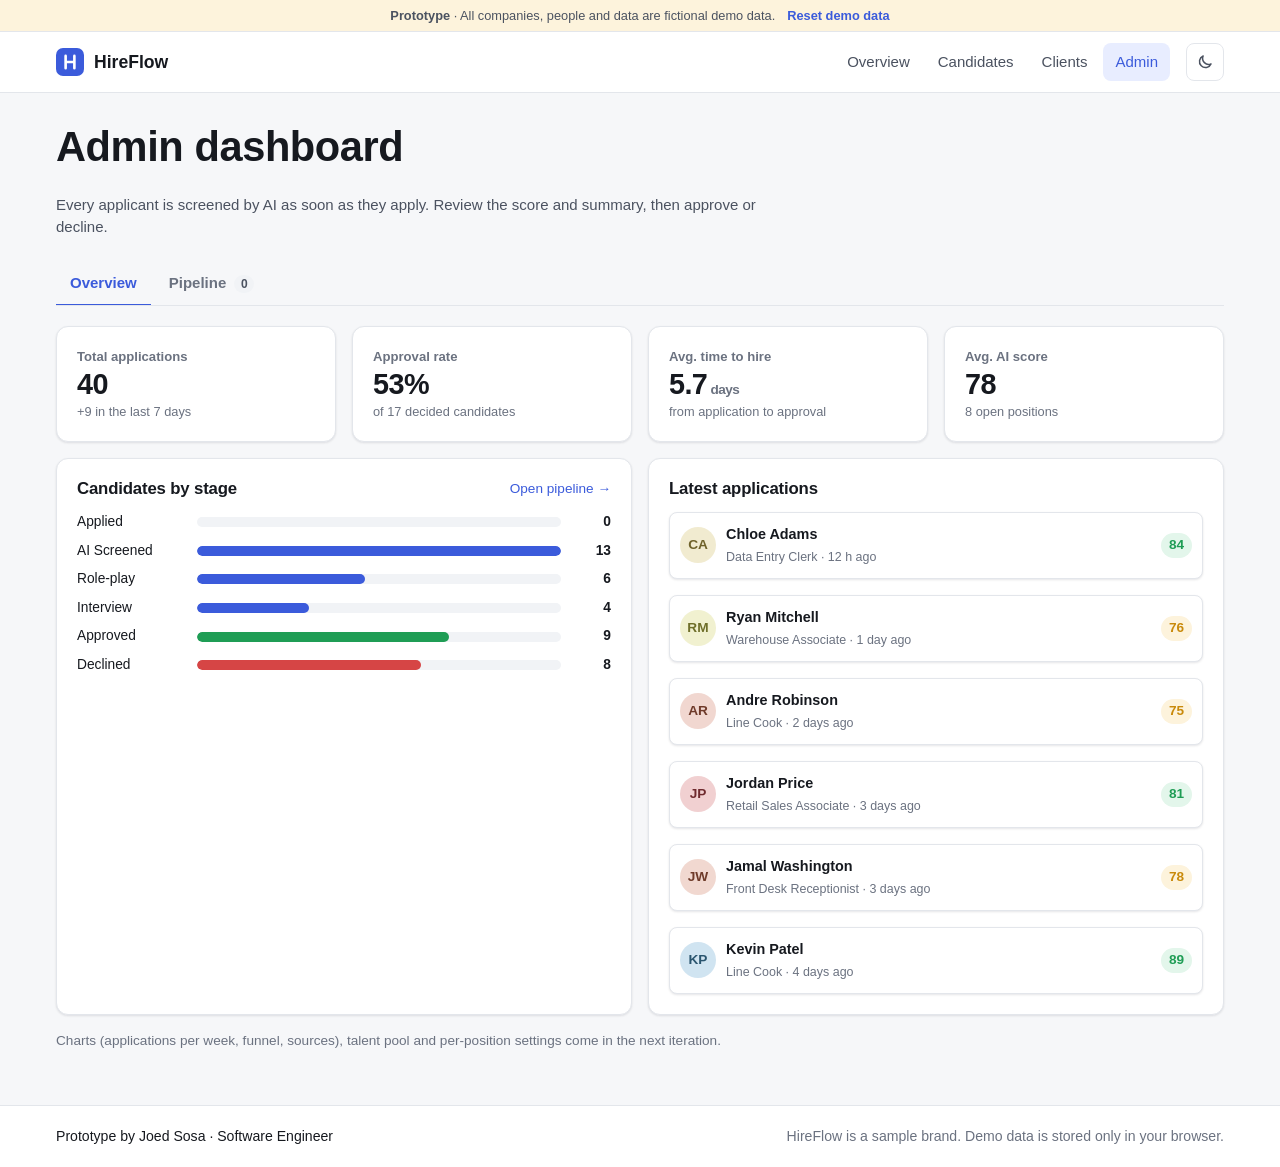
==== admin.html @ f8fbb742 "HireFlow hiring platform prototype (phase 1: landing + demo flow) Static site for GitHub Pages: land" ====
<!doctype html>
<html lang="en">
<head>
  <meta charset="utf-8">
  <meta name="viewport" content="width=device-width, initial-scale=1">
  <title>Admin dashboard</title>
  <link rel="icon" href="assets/img/favicon.svg" type="image/svg+xml">
  <link rel="stylesheet" href="assets/css/styles.css">
  <script>
    try { var t = localStorage.getItem('hireflow-theme') || (matchMedia('(prefers-color-scheme: dark)').matches ? 'dark' : 'light'); document.documentElement.setAttribute('data-theme', t); } catch (e) {}
  </script>
</head>
<body data-page="admin" data-title="Admin dashboard">
  <main class="container">
    <div class="page-head">
      <h1>Admin dashboard</h1>
      <p>Every applicant is screened by AI as soon as they apply. Review the score and summary, then approve or decline.</p>
    </div>

    <div class="tabs" role="tablist">
      <button class="tab" role="tab" data-view="overview" aria-selected="true">Overview</button>
      <button class="tab" role="tab" data-view="pipeline" aria-selected="false">Pipeline <span class="count" id="new-count">0</span></button>
    </div>

    <section id="view-overview"></section>

    <section id="view-pipeline" class="hidden">
      <div class="filters filters-2">
        <input type="search" id="k-search" placeholder="Search candidates" aria-label="Search candidates">
        <select id="k-position" aria-label="Position"><option value="">All positions</option></select>
      </div>
      <div class="kanban" id="kanban"></div>
      <p class="small muted">Tip: drag cards between columns on desktop, or open a candidate to move them.</p>
    </section>
  </main>

  <script src="assets/js/config.js"></script>
  <script src="assets/js/data.js"></script>
  <script src="assets/js/ai.js"></script>
  <script src="assets/js/store.js"></script>
  <script src="assets/js/common.js"></script>
  <script src="assets/js/admin.js"></script>
</body>
</html>
---- assets/css/styles.css ----
/* ==========================================================================
   Design tokens
   ========================================================================== */
:root {
  --bg: #f6f7f9;
  --surface: #ffffff;
  --surface-2: #f1f3f6;
  --border: #e3e6eb;
  --text: #16191f;
  --text-2: #4b5260;
  --muted: #6b7280;
  --accent: #3b5bdb;
  --accent-2: #2f4ac0;
  --accent-soft: #e8edff;
  --good: #1f9d55;
  --good-soft: #e3f6eb;
  --ok: #c98a0b;
  --ok-soft: #fdf3dc;
  --low: #d64545;
  --low-soft: #fde8e8;
  --info-soft: #e6f2fb;
  --info: #1f6fb2;
  --shadow: 0 1px 2px rgba(16, 24, 40, .05), 0 1px 3px rgba(16, 24, 40, .06);
  --shadow-lg: 0 12px 32px rgba(16, 24, 40, .14);
  --radius: 12px;
  --radius-sm: 8px;
  --font: -apple-system, BlinkMacSystemFont, "Segoe UI", Inter, Roboto, "Helvetica Neue", Arial, sans-serif;
  color-scheme: light;
}

[data-theme="dark"] {
  --bg: #0f1216;
  --surface: #171b21;
  --surface-2: #1e232b;
  --border: #2a313b;
  --text: #e8ebf0;
  --text-2: #b4bcc8;
  --muted: #8a93a1;
  --accent: #6f8cff;
  --accent-2: #8aa1ff;
  --accent-soft: #1f2a4d;
  --good: #45c47d;
  --good-soft: #15301f;
  --ok: #e3a82b;
  --ok-soft: #352a12;
  --low: #f06b6b;
  --low-soft: #3a1b1b;
  --info-soft: #14283a;
  --info: #6cb4f0;
  --shadow: 0 1px 2px rgba(0, 0, 0, .3);
  --shadow-lg: 0 12px 32px rgba(0, 0, 0, .5);
  color-scheme: dark;
}

/* ==========================================================================
   Base
   ========================================================================== */
*, *::before, *::after { box-sizing: border-box; }
html { -webkit-text-size-adjust: 100%; }
body {
  margin: 0;
  font-family: var(--font);
  font-size: 15px;
  line-height: 1.5;
  color: var(--text);
  background: var(--bg);
  min-height: 100vh;
  display: flex;
  flex-direction: column;
}
body.no-scroll { overflow: hidden; }
main { flex: 1; }
h1, h2, h3, h4 { line-height: 1.25; margin: 0 0 .5em; letter-spacing: -.01em; }
h1 { font-size: clamp(1.7rem, 4vw, 2.6rem); }
h2 { font-size: 1.35rem; }
h3 { font-size: 1.05rem; }
p { margin: 0 0 1em; }
a { color: var(--accent); text-decoration: none; }
a:hover { text-decoration: underline; }
img, svg { max-width: 100%; }
.muted { color: var(--muted); }
.small { font-size: .85rem; }
.container { width: 100%; max-width: 1200px; margin: 0 auto; padding: 0 16px; }
.section { padding: 32px 0; }
.stack > * + * { margin-top: 16px; }
.row { display: flex; gap: 12px; align-items: center; flex-wrap: wrap; }
.row.between { justify-content: space-between; }
.grow { flex: 1; }
.hidden { display: none !important; }
.sr-only { position: absolute; width: 1px; height: 1px; overflow: hidden; clip: rect(0 0 0 0); white-space: nowrap; }

/* ==========================================================================
   Layout chrome
   ========================================================================== */
.demo-banner {
  display: flex; gap: 12px; justify-content: center; align-items: center; flex-wrap: wrap;
  padding: 6px 16px; font-size: .8rem; text-align: center;
  background: var(--ok-soft); color: var(--text-2); border-bottom: 1px solid var(--border);
}
.site-header {
  position: sticky; top: 0; z-index: 30;
  background: color-mix(in srgb, var(--surface) 92%, transparent);
  backdrop-filter: saturate(1.4) blur(8px);
  border-bottom: 1px solid var(--border);
}
.header-inner { display: flex; align-items: center; gap: 16px; min-height: 60px; }
.brand { display: inline-flex; align-items: center; gap: 10px; font-weight: 700; font-size: 1.1rem; color: var(--text); }
.brand:hover { text-decoration: none; }
.main-nav { display: flex; gap: 4px; margin-left: auto; overflow-x: auto; scrollbar-width: none; }
.main-nav a { padding: 8px 12px; border-radius: var(--radius-sm); color: var(--text-2); font-weight: 500; white-space: nowrap; }
.main-nav a:hover { background: var(--surface-2); text-decoration: none; }
.main-nav a[aria-current="page"] { color: var(--accent); background: var(--accent-soft); }
.site-footer { border-top: 1px solid var(--border); background: var(--surface); margin-top: 40px; }
.footer-inner { display: flex; gap: 8px 24px; justify-content: space-between; flex-wrap: wrap; padding: 20px 16px; font-size: .88rem; }

@media (max-width: 640px) {
  .header-inner { flex-wrap: wrap; gap: 0 8px; padding-top: 8px; }
  .main-nav { order: 3; width: 100%; margin: 4px -4px 6px; }
  .brand { margin-right: auto; }
}

/* ==========================================================================
   Components
   ========================================================================== */
.btn {
  display: inline-flex; align-items: center; justify-content: center; gap: 8px;
  padding: 9px 16px; border-radius: var(--radius-sm); border: 1px solid var(--border);
  background: var(--surface); color: var(--text); font: inherit; font-weight: 600; font-size: .92rem;
  cursor: pointer; transition: background .15s, border-color .15s, transform .05s; white-space: nowrap;
}
.btn:hover { background: var(--surface-2); text-decoration: none; }
.btn:active { transform: translateY(1px); }
.btn:disabled { opacity: .55; cursor: not-allowed; }
.btn-primary { background: var(--accent); border-color: var(--accent); color: #fff; }
.btn-primary:hover { background: var(--accent-2); border-color: var(--accent-2); }
.btn-good { background: var(--good); border-color: var(--good); color: #fff; }
.btn-good:hover { filter: brightness(1.08); background: var(--good); }
.btn-danger { color: var(--low); }
.btn-danger:hover { background: var(--low-soft); }
.btn-ghost { background: transparent; border-color: transparent; }
.btn-sm { padding: 6px 10px; font-size: .84rem; }
.btn-lg { padding: 12px 22px; font-size: 1rem; }
.icon-btn {
  display: inline-grid; place-items: center; width: 38px; height: 38px; border-radius: var(--radius-sm);
  border: 1px solid var(--border); background: var(--surface); color: var(--text-2); cursor: pointer; font: inherit;
}
.icon-btn:hover { background: var(--surface-2); }
.link-btn { background: none; border: 0; padding: 0; color: var(--accent); font: inherit; font-weight: 600; cursor: pointer; }
.link-btn:hover { text-decoration: underline; }

.card { background: var(--surface); border: 1px solid var(--border); border-radius: var(--radius); box-shadow: var(--shadow); padding: 20px; }
.card-title { display: flex; align-items: center; justify-content: space-between; gap: 12px; margin-bottom: 12px; }
.card-title h3 { margin: 0; }
.grid { display: grid; gap: 16px; }
.grid-2 { grid-template-columns: repeat(auto-fit, minmax(300px, 1fr)); }
.grid-3 { grid-template-columns: repeat(auto-fit, minmax(260px, 1fr)); }
.grid-4 { grid-template-columns: repeat(auto-fit, minmax(180px, 1fr)); }

.badge {
  display: inline-flex; align-items: center; gap: 4px; padding: 2px 9px; border-radius: 999px;
  font-size: .76rem; font-weight: 600; background: var(--surface-2); color: var(--text-2); white-space: nowrap;
}
.badge.stage-applied { background: var(--info-soft); color: var(--info); }
.badge.stage-screened { background: var(--accent-soft); color: var(--accent); }
.badge.stage-roleplay, .badge.stage-interview { background: var(--ok-soft); color: var(--ok); }
.badge.stage-approved, .badge.tone-good { background: var(--good-soft); color: var(--good); }
.badge.stage-declined, .badge.tone-low { background: var(--low-soft); color: var(--low); }
.badge.tone-ok { background: var(--ok-soft); color: var(--ok); }
.badge.new { background: var(--accent); color: #fff; }
.chips { display: flex; flex-wrap: wrap; gap: 6px; }
.chip { padding: 3px 10px; border-radius: 999px; border: 1px solid var(--border); font-size: .8rem; color: var(--text-2); background: var(--surface); }
.chip.ok { border-color: color-mix(in srgb, var(--good) 40%, var(--border)); color: var(--good); }
.chip.miss { border-style: dashed; color: var(--muted); }

.avatar {
  --size: 36px;
  display: inline-grid; place-items: center; flex: none; width: var(--size); height: var(--size); border-radius: 50%;
  background: hsl(var(--h) 55% 88%); color: hsl(var(--h) 45% 30%); font-weight: 700; font-size: calc(var(--size) * .38);
}
[data-theme="dark"] .avatar { background: hsl(var(--h) 30% 26%); color: hsl(var(--h) 60% 82%); }

.tabs { display: flex; gap: 4px; border-bottom: 1px solid var(--border); margin-bottom: 20px; overflow-x: auto; scrollbar-width: none; }
.tab {
  padding: 10px 14px; border: 0; background: none; font: inherit; font-weight: 600; color: var(--muted);
  border-bottom: 2px solid transparent; margin-bottom: -1px; cursor: pointer; white-space: nowrap;
}
.tab:hover { color: var(--text); }
.tab[aria-selected="true"] { color: var(--accent); border-bottom-color: var(--accent); }
.count { display: inline-block; min-width: 20px; padding: 0 6px; margin-left: 4px; border-radius: 999px; background: var(--surface-2); font-size: .75rem; color: var(--text-2); text-align: center; }

.page-head { padding: 28px 0 8px; }
.page-head p { color: var(--text-2); max-width: 720px; }
.empty { text-align: center; padding: 40px 16px; color: var(--muted); border: 1px dashed var(--border); border-radius: var(--radius); }

/* Forms */
.form { display: grid; gap: 16px; }
.form-grid { display: grid; gap: 16px; grid-template-columns: repeat(auto-fit, minmax(220px, 1fr)); }
.field { display: grid; gap: 6px; }
.field > label, .field > .label { font-weight: 600; font-size: .88rem; }
.field .hint { font-size: .8rem; color: var(--muted); }
input[type="text"], input[type="email"], input[type="tel"], input[type="number"], input[type="search"], select, textarea {
  width: 100%; padding: 10px 12px; border-radius: var(--radius-sm); border: 1px solid var(--border);
  background: var(--surface); color: var(--text); font: inherit; font-size: 16px; /* 16px avoids iOS zoom */
}
textarea { resize: vertical; min-height: 96px; }
input:focus, select:focus, textarea:focus, .btn:focus-visible, .tab:focus-visible, .icon-btn:focus-visible {
  outline: 2px solid var(--accent); outline-offset: 1px;
}
.check-group { display: flex; flex-wrap: wrap; gap: 8px; }
.check { display: inline-flex; align-items: center; gap: 8px; padding: 7px 12px; border: 1px solid var(--border); border-radius: 999px; cursor: pointer; font-size: .88rem; background: var(--surface); }
.check:has(input:checked) { border-color: var(--accent); background: var(--accent-soft); color: var(--accent); }
.check input { accent-color: var(--accent); margin: 0; }
.file-drop {
  display: flex; align-items: center; gap: 12px; flex-wrap: wrap; padding: 14px; border: 1px dashed var(--border);
  border-radius: var(--radius-sm); background: var(--surface-2);
}
.form-actions { display: flex; gap: 12px; justify-content: flex-end; flex-wrap: wrap; }

/* Filters bar */
.filters { display: grid; gap: 10px; grid-template-columns: 2fr repeat(3, 1fr); margin-bottom: 16px; }
@media (max-width: 760px) { .filters { grid-template-columns: 1fr 1fr; } .filters > :first-child { grid-column: 1 / -1; } }

.filters.filters-2 { grid-template-columns: 1fr 1fr; }
@media (max-width: 560px) { .filters.filters-2 { grid-template-columns: 1fr; } }

/* Position card */
.position-card { display: flex; flex-direction: column; gap: 10px; }
.position-card h3 { margin: 0; }
.meta { display: flex; flex-wrap: wrap; gap: 4px 14px; font-size: .85rem; color: var(--text-2); }
.position-card .actions { margin-top: auto; display: flex; gap: 8px; justify-content: space-between; align-items: center; }
.is-highlight { animation: highlight 2.4s ease; }
@keyframes highlight { 0%, 30% { box-shadow: 0 0 0 3px var(--accent); } 100% { box-shadow: var(--shadow); } }

/* Score visuals */
.score-ring {
  --size: 56px; --p: 0; --c: var(--accent);
  width: var(--size); height: var(--size); flex: none; border-radius: 50%; display: inline-grid; place-items: center;
  background: conic-gradient(var(--c) calc(var(--p) * 1%), var(--surface-2) 0);
}
.score-ring > span {
  width: calc(var(--size) - 10px); height: calc(var(--size) - 10px); border-radius: 50%; background: var(--surface);
  display: grid; place-items: center; font-weight: 700; font-size: calc(var(--size) * .3);
}
.score-ring.tone-good { --c: var(--good); }
.score-ring.tone-ok { --c: var(--ok); }
.score-ring.tone-low { --c: var(--low); }
.score-bar + .score-bar { margin-top: 10px; }
.score-bar-head { display: flex; justify-content: space-between; font-size: .86rem; margin-bottom: 4px; }
.bar-track { height: 8px; background: var(--surface-2); border-radius: 999px; overflow: hidden; }
.bar-fill { height: 100%; border-radius: 999px; background: var(--accent); transition: width .6s ease; }
.bar-fill.tone-good { background: var(--good); }
.bar-fill.tone-ok { background: var(--ok); }
.bar-fill.tone-low { background: var(--low); }
.ai-summary { margin: 0; padding-left: 18px; color: var(--text-2); }
.ai-summary li + li { margin-top: 4px; }
.ai-label { display: inline-flex; align-items: center; gap: 6px; font-size: .75rem; font-weight: 700; letter-spacing: .04em; text-transform: uppercase; color: var(--accent); }

/* Stage tracker */
.tracker { list-style: none; margin: 0 0 4px; padding: 0; display: grid; grid-auto-flow: column; grid-auto-columns: 1fr; }
.tracker li { position: relative; display: grid; justify-items: center; text-align: center; gap: 4px; padding: 0 4px; }
.tracker li::before {
  content: ""; position: absolute; top: 9px; left: -50%; width: 100%; height: 3px; background: var(--border); z-index: 0;
}
.tracker li:first-child::before { display: none; }
.tracker .dot { width: 20px; height: 20px; border-radius: 50%; border: 3px solid var(--border); background: var(--surface); z-index: 1; }
.tracker .t-label { font-size: .8rem; font-weight: 600; color: var(--muted); }
.tracker .t-date { font-size: .72rem; color: var(--muted); min-height: 1em; }
.tracker li.is-done::before, .tracker li.is-current::before, .tracker li.is-declined::before { background: var(--accent); }
.tracker li.is-done .dot { background: var(--accent); border-color: var(--accent); }
.tracker li.is-done .t-label { color: var(--text); }
.tracker li.is-current .dot { border-color: var(--accent); box-shadow: 0 0 0 4px var(--accent-soft); }
.tracker li.is-current .t-label { color: var(--accent); }
.tracker li.is-final .dot { background: var(--good); border-color: var(--good); box-shadow: 0 0 0 4px var(--good-soft); }
.tracker li.is-final .t-label { color: var(--good); }
.tracker li.is-final::before { background: var(--good); }
.tracker li.is-skipped::before, .tracker li.is-skipped + li::before { background: color-mix(in srgb, var(--accent) 35%, var(--border)); }
.tracker li.is-skipped .dot { border-style: dashed; border-color: color-mix(in srgb, var(--accent) 45%, var(--border)); }
.tracker li.is-final::before { background: var(--good); }
.tracker li.is-declined .dot { background: var(--low); border-color: var(--low); }
.tracker li.is-declined .t-label { color: var(--low); }
@media (max-width: 560px) {
  .tracker { grid-auto-flow: row; gap: 14px; }
  .tracker li { grid-template-columns: 20px 1fr auto; justify-items: start; text-align: left; gap: 10px; align-items: center; }
  .tracker li::before { top: -14px; left: 8px; width: 3px; height: 16px; }
}

/* Kanban */
.kanban { display: grid; grid-auto-flow: column; grid-auto-columns: minmax(250px, 1fr); gap: 12px; overflow-x: auto; padding-bottom: 8px; }
.kanban-col { background: var(--surface-2); border-radius: var(--radius); padding: 10px; min-height: 200px; display: flex; flex-direction: column; gap: 8px; }
.kanban-col.drag-over { outline: 2px dashed var(--accent); outline-offset: -2px; }
.kanban-head { display: flex; justify-content: space-between; align-items: center; padding: 2px 4px 6px; font-weight: 700; font-size: .88rem; }
.kanban-list { display: flex; flex-direction: column; gap: 8px; max-height: 70vh; overflow-y: auto; }
.k-card {
  display: grid; grid-template-columns: auto 1fr auto; gap: 10px; align-items: center; text-align: left; width: 100%;
  padding: 10px; border-radius: var(--radius-sm); background: var(--surface); border: 1px solid var(--border);
  font: inherit; color: inherit; cursor: pointer; box-shadow: var(--shadow);
}
.k-card:hover { border-color: var(--accent); }
.k-card .name { font-weight: 600; font-size: .9rem; line-height: 1.3; }
.k-card .sub { font-size: .78rem; color: var(--muted); line-height: 1.3; }
.k-card.is-new { border-color: var(--accent); box-shadow: 0 0 0 3px var(--accent-soft); }
.mini-score { font-weight: 700; font-size: .85rem; padding: 2px 8px; border-radius: 999px; }
.mini-score.tone-good { background: var(--good-soft); color: var(--good); }
.mini-score.tone-ok { background: var(--ok-soft); color: var(--ok); }
.mini-score.tone-low { background: var(--low-soft); color: var(--low); }

/* AI processing */
.spinner { width: 16px; height: 16px; border-radius: 50%; border: 2px solid var(--accent-soft); border-top-color: var(--accent); animation: spin .8s linear infinite; flex: none; }
@keyframes spin { to { transform: rotate(360deg); } }
.ai-steps { list-style: none; padding: 0; margin: 0; display: grid; gap: 10px; }
.ai-steps li { display: flex; align-items: center; gap: 10px; color: var(--muted); }
.ai-steps li.done { color: var(--text); }
.ai-steps li.active { color: var(--accent); font-weight: 600; }
.ai-steps .check-icon { width: 16px; height: 16px; border-radius: 50%; background: var(--good); color: #fff; display: grid; place-items: center; font-size: 10px; flex: none; }
.ai-steps .pending-icon { width: 16px; height: 16px; border-radius: 50%; border: 2px solid var(--border); flex: none; }
.analyzing { display: inline-flex; align-items: center; gap: 6px; font-size: .78rem; color: var(--accent); font-weight: 600; }
.progress { height: 6px; border-radius: 999px; background: var(--surface-2); overflow: hidden; }
.progress > div { height: 100%; background: var(--accent); transition: width .3s linear; }

/* KPIs */
.kpi .label { font-size: .82rem; color: var(--muted); font-weight: 600; }
.kpi .value { font-size: 1.8rem; font-weight: 700; letter-spacing: -.02em; line-height: 1.2; }
.kpi .delta { font-size: .8rem; color: var(--muted); }
.stage-list { display: grid; gap: 8px; }
.stage-row { display: grid; grid-template-columns: 110px 1fr 40px; gap: 10px; align-items: center; font-size: .86rem; }
.stage-row .bar-track { height: 10px; }

/* Drawer */
.drawer-wrap { position: fixed; inset: 0; z-index: 50; }
.drawer-backdrop { position: absolute; inset: 0; background: rgba(10, 12, 16, .45); opacity: 0; transition: opacity .2s; }
.drawer {
  position: absolute; top: 0; right: 0; height: 100%; width: min(640px, 100%); background: var(--bg);
  box-shadow: var(--shadow-lg); transform: translateX(100%); transition: transform .25s ease; overflow-y: auto;
}
.drawer-wrap.open .drawer { transform: none; }
.drawer-wrap.open .drawer-backdrop { opacity: 1; }
.drawer-close { position: sticky; top: 12px; float: right; margin: 12px 12px 0 0; z-index: 2; }
.drawer-body { padding: 20px; display: grid; gap: 16px; }
.detail-head { display: flex; gap: 14px; align-items: center; padding-right: 40px; }
.detail-head h2 { margin: 0; }
.decision-bar { position: sticky; bottom: 0; display: flex; gap: 10px; flex-wrap: wrap; padding: 12px 0 4px; background: linear-gradient(transparent, var(--bg) 30%); }
.decision-bar .btn { flex: 1; }
.kv { display: grid; grid-template-columns: 130px 1fr; gap: 6px 12px; font-size: .9rem; margin: 0; }
.kv dt { color: var(--muted); }
.kv dd { margin: 0; }
.transcript { font-size: .92rem; color: var(--text-2); background: var(--surface-2); border-radius: var(--radius-sm); padding: 12px 14px; margin: 0; font-style: italic; }

/* Toasts */
.toast-host { position: fixed; bottom: 20px; left: 50%; transform: translateX(-50%); z-index: 60; display: grid; gap: 8px; width: min(420px, calc(100% - 32px)); }
.toast { padding: 12px 16px; border-radius: var(--radius-sm); background: var(--text); color: var(--bg); box-shadow: var(--shadow-lg); font-weight: 500; transition: opacity .4s, transform .4s; }
.toast-good { background: var(--good); color: #fff; }
.toast.out { opacity: 0; transform: translateY(8px); }

/* Voice recorder */
.recorder { display: flex; align-items: center; gap: 12px; flex-wrap: wrap; }
.rec-dot { width: 10px; height: 10px; border-radius: 50%; background: var(--low); animation: pulse 1s ease-in-out infinite; }
@keyframes pulse { 50% { opacity: .3; } }
.rec-time { font-variant-numeric: tabular-nums; font-weight: 600; }
audio { max-width: 100%; height: 36px; }

/* ==========================================================================
   Landing
   ========================================================================== */
.hero { padding: 56px 0 40px; }
.hero-grid { display: grid; gap: 32px; grid-template-columns: 1.1fr .9fr; align-items: center; }
@media (max-width: 860px) { .hero-grid { grid-template-columns: 1fr; } }
.eyebrow { display: inline-block; font-size: .8rem; font-weight: 700; letter-spacing: .06em; text-transform: uppercase; color: var(--accent); margin-bottom: 12px; }
.lead { font-size: 1.12rem; color: var(--text-2); max-width: 560px; }
.hero-actions { display: flex; gap: 12px; flex-wrap: wrap; margin-top: 24px; }
.hero-preview { display: grid; gap: 12px; }
.hero-preview .card { padding: 14px 16px; }
.preview-row { display: flex; align-items: center; gap: 12px; }
.stats { display: grid; grid-template-columns: repeat(3, 1fr); gap: 12px; margin-top: 28px; max-width: 520px; }
.stat strong { display: block; font-size: 1.5rem; }
.stat span { font-size: .82rem; color: var(--muted); }
.steps { counter-reset: step; display: grid; gap: 16px; grid-template-columns: repeat(auto-fit, minmax(220px, 1fr)); }
.step { position: relative; padding-top: 44px; }
.step::before {
  counter-increment: step; content: counter(step); position: absolute; top: 16px; left: 20px;
  width: 28px; height: 28px; border-radius: 50%; background: var(--accent-soft); color: var(--accent); font-weight: 700; display: grid; place-items: center; font-size: .9rem;
}
.step h3 { margin-top: 8px; }
.portal-card { display: flex; flex-direction: column; gap: 8px; }
.portal-card ul { margin: 0 0 12px; padding-left: 18px; color: var(--text-2); }
.portal-card .btn { margin-top: auto; align-self: flex-start; }
.icon-tile { width: 40px; height: 40px; border-radius: 10px; display: grid; place-items: center; background: var(--accent-soft); color: var(--accent); }
.demo-script { counter-reset: d; list-style: none; padding: 0; margin: 0; display: grid; gap: 10px; }
.demo-script li { counter-increment: d; display: grid; grid-template-columns: 32px 1fr auto; gap: 12px; align-items: center; padding: 12px 14px; background: var(--surface); border: 1px solid var(--border); border-radius: var(--radius-sm); }
.demo-script li::before { content: counter(d); width: 28px; height: 28px; border-radius: 50%; background: var(--accent); color: #fff; font-weight: 700; display: grid; place-items: center; font-size: .85rem; }
@media (max-width: 560px) { .demo-script li { grid-template-columns: 32px 1fr; } .demo-script li .btn { grid-column: 2; justify-self: start; } }
.section-head { max-width: 680px; margin-bottom: 20px; }
.section-head p { color: var(--text-2); }

@media (prefers-reduced-motion: reduce) {
  *, *::before, *::after { animation-duration: .01ms !important; transition-duration: .01ms !important; }
}
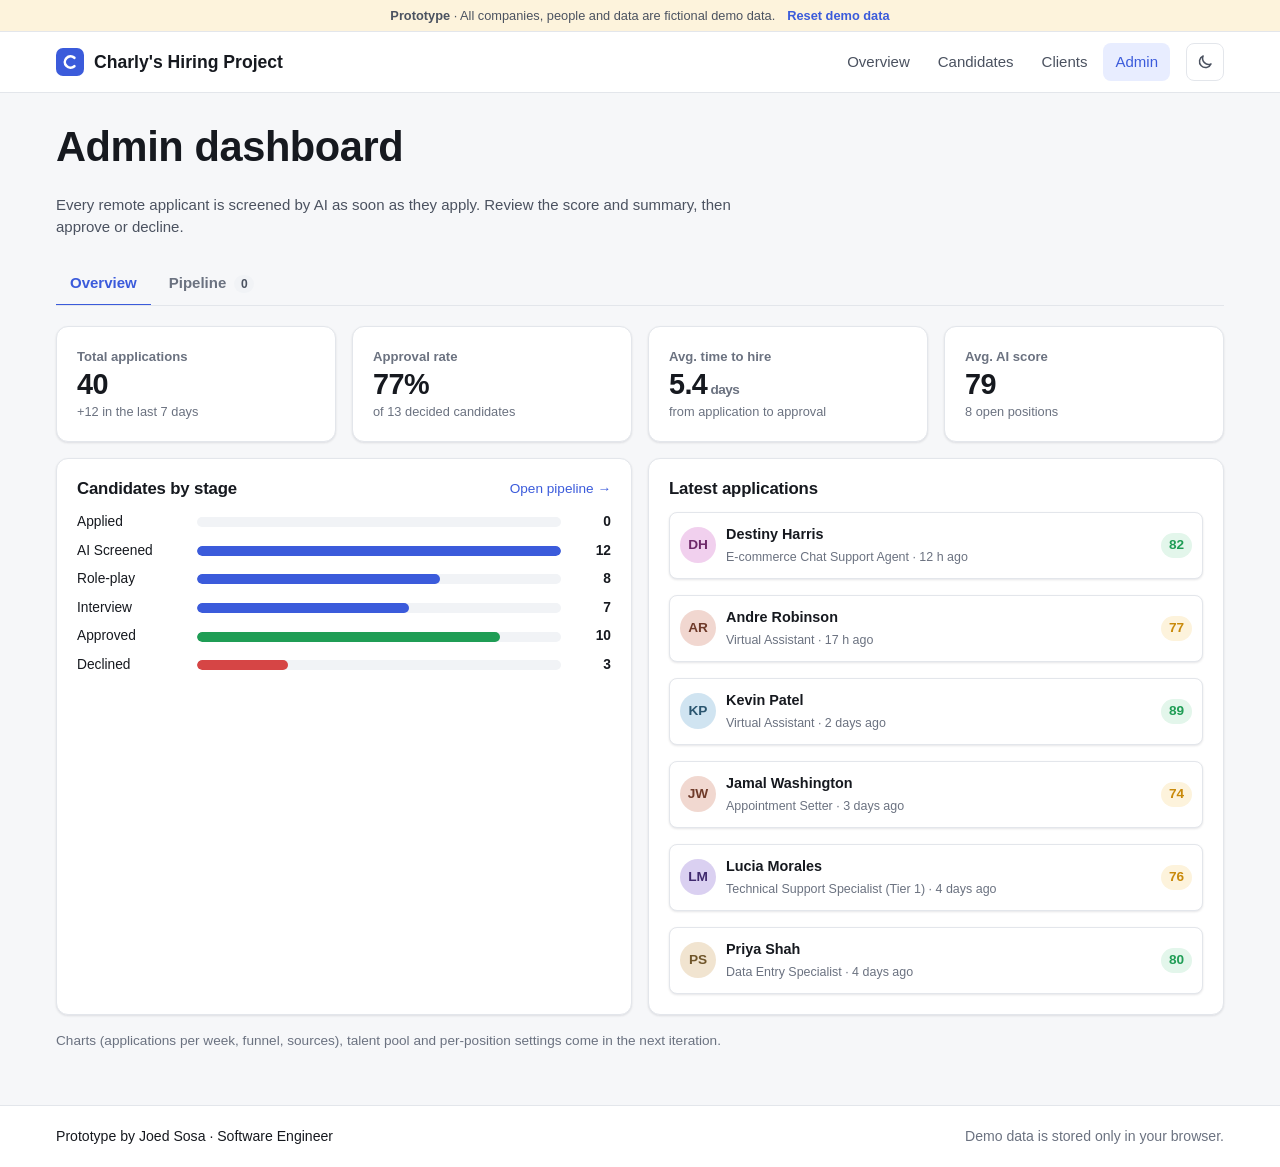
==== commit 9fb88ede: "Focus on remote roles and rename to Charly's Hiring Project - All 8 mock positions are now remote (s" ====
--- a/admin.html
+++ b/admin.html
@@ -14,7 +14,7 @@
   <main class="container">
     <div class="page-head">
       <h1>Admin dashboard</h1>
-      <p>Every applicant is screened by AI as soon as they apply. Review the score and summary, then approve or decline.</p>
+      <p>Every remote applicant is screened by AI as soon as they apply. Review the score and summary, then approve or decline.</p>
     </div>
 
     <div class="tabs" role="tablist">
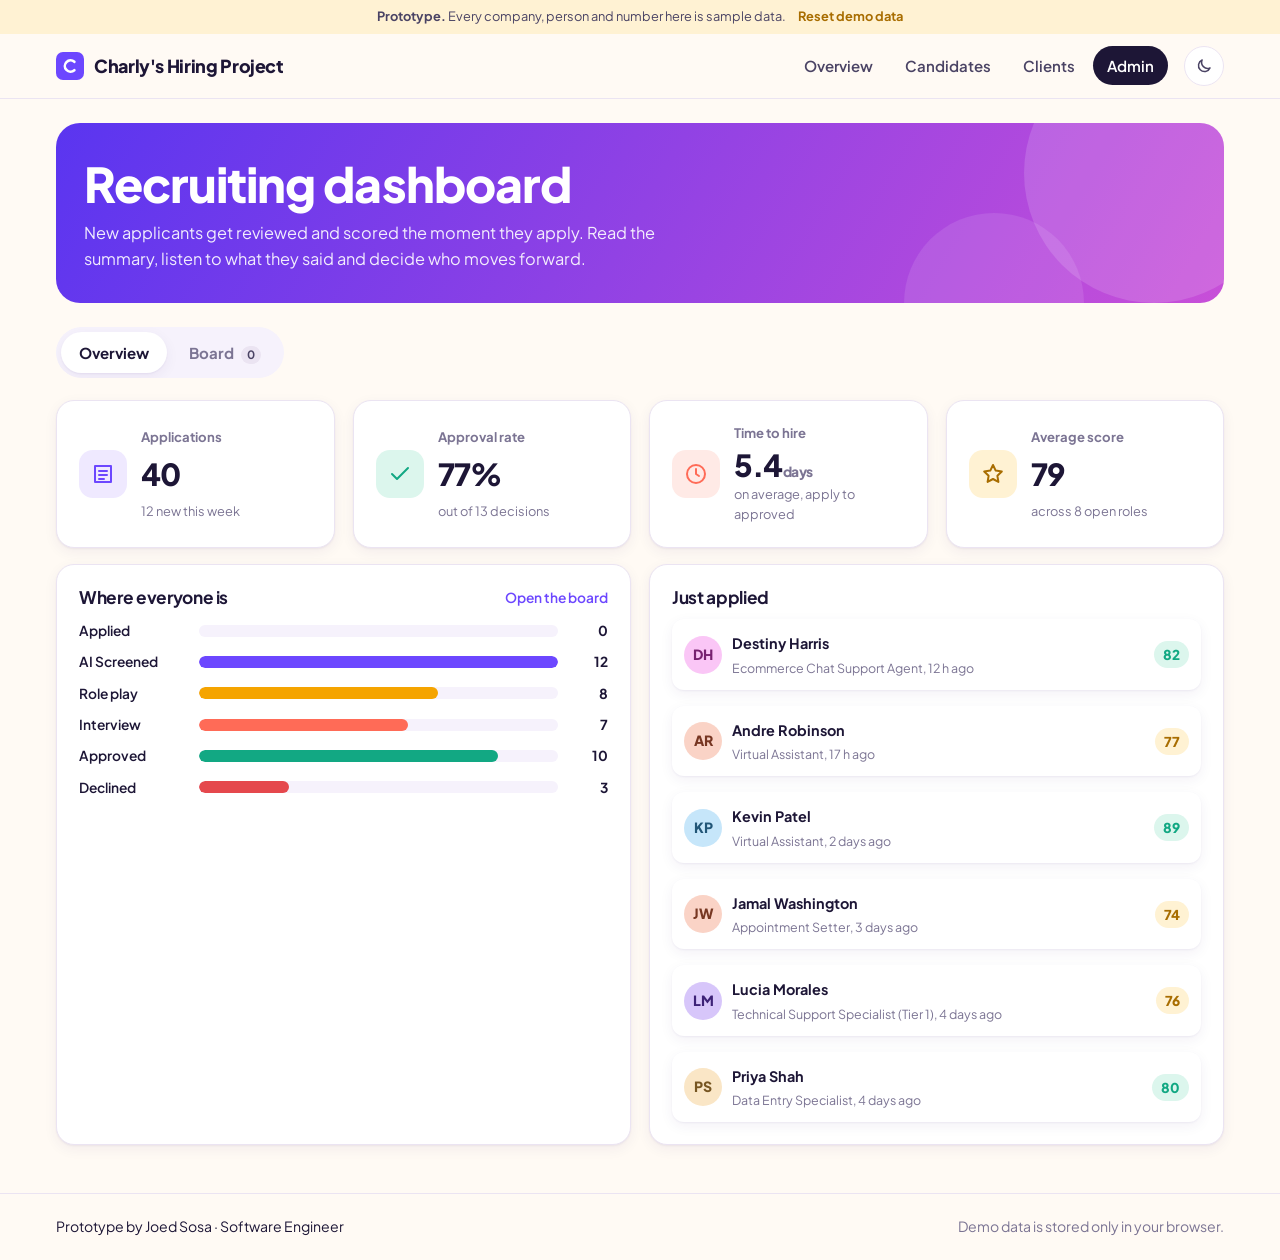
==== commit bdc98f48: "Give the prototype a warmer, more colorful look and friendlier copy - New palette (violet, coral, mi" ====
--- a/admin.html
+++ b/admin.html
@@ -5,6 +5,9 @@
   <meta name="viewport" content="width=device-width, initial-scale=1">
   <title>Admin dashboard</title>
   <link rel="icon" href="assets/img/favicon.svg" type="image/svg+xml">
+  <link rel="preconnect" href="https://fonts.googleapis.com">
+  <link rel="preconnect" href="https://fonts.gstatic.com" crossorigin>
+  <link rel="stylesheet" href="https://fonts.googleapis.com/css2?family=Plus+Jakarta+Sans:wght@400;500;600;700;800&display=swap">
   <link rel="stylesheet" href="assets/css/styles.css">
   <script>
     try { var t = localStorage.getItem('hireflow-theme') || (matchMedia('(prefers-color-scheme: dark)').matches ? 'dark' : 'light'); document.documentElement.setAttribute('data-theme', t); } catch (e) {}
@@ -13,13 +16,13 @@
 <body data-page="admin" data-title="Admin dashboard">
   <main class="container">
     <div class="page-head">
-      <h1>Admin dashboard</h1>
-      <p>Every remote applicant is screened by AI as soon as they apply. Review the score and summary, then approve or decline.</p>
+      <h1>Recruiting dashboard</h1>
+      <p>New applicants get reviewed and scored the moment they apply. Read the summary, listen to what they said and decide who moves forward.</p>
     </div>
 
     <div class="tabs" role="tablist">
       <button class="tab" role="tab" data-view="overview" aria-selected="true">Overview</button>
-      <button class="tab" role="tab" data-view="pipeline" aria-selected="false">Pipeline <span class="count" id="new-count">0</span></button>
+      <button class="tab" role="tab" data-view="pipeline" aria-selected="false">Board <span class="count" id="new-count">0</span></button>
     </div>
 
     <section id="view-overview"></section>
@@ -30,7 +33,7 @@
         <select id="k-position" aria-label="Position"><option value="">All positions</option></select>
       </div>
       <div class="kanban" id="kanban"></div>
-      <p class="small muted">Tip: drag cards between columns on desktop, or open a candidate to move them.</p>
+      <p class="small muted">Tip: drag cards between columns, or open someone to move them along.</p>
     </section>
   </main>
 
--- a/assets/css/styles.css
+++ b/assets/css/styles.css
@@ -2,53 +2,73 @@
    Design tokens
    ========================================================================== */
 :root {
-  --bg: #f6f7f9;
+  --bg: #fffaf4;
   --surface: #ffffff;
-  --surface-2: #f1f3f6;
-  --border: #e3e6eb;
-  --text: #16191f;
-  --text-2: #4b5260;
-  --muted: #6b7280;
-  --accent: #3b5bdb;
-  --accent-2: #2f4ac0;
-  --accent-soft: #e8edff;
-  --good: #1f9d55;
-  --good-soft: #e3f6eb;
-  --ok: #c98a0b;
-  --ok-soft: #fdf3dc;
-  --low: #d64545;
-  --low-soft: #fde8e8;
-  --info-soft: #e6f2fb;
-  --info: #1f6fb2;
-  --shadow: 0 1px 2px rgba(16, 24, 40, .05), 0 1px 3px rgba(16, 24, 40, .06);
-  --shadow-lg: 0 12px 32px rgba(16, 24, 40, .14);
-  --radius: 12px;
-  --radius-sm: 8px;
-  --font: -apple-system, BlinkMacSystemFont, "Segoe UI", Inter, Roboto, "Helvetica Neue", Arial, sans-serif;
+  --surface-2: #f6f2fc;
+  --border: #ebe4f2;
+  --text: #1d1636;
+  --text-2: #4a4364;
+  --muted: #7b7493;
+
+  --violet: #6c47ff;
+  --violet-2: #5733f0;
+  --violet-soft: #efe9ff;
+  --coral: #ff6b57;
+  --coral-soft: #ffeae6;
+  --mint: #12a883;
+  --mint-soft: #dcf6ed;
+  --sun: #f5a400;
+  --sun-ink: #a86d00;
+  --sun-soft: #fff2d3;
+  --sky: #2a8cf0;
+  --sky-soft: #e1f0ff;
+  --red: #e5484d;
+  --red-soft: #ffe7e7;
+
+  --accent: var(--violet);
+  --accent-2: var(--violet-2);
+  --accent-soft: var(--violet-soft);
+  --good: var(--mint);
+  --good-soft: var(--mint-soft);
+  --ok: var(--sun-ink);
+  --ok-soft: var(--sun-soft);
+  --low: var(--red);
+  --low-soft: var(--red-soft);
+
+  --shadow: 0 1px 2px rgba(45, 25, 110, .05), 0 4px 14px rgba(45, 25, 110, .06);
+  --shadow-lg: 0 18px 44px rgba(45, 25, 110, .18);
+  --radius: 18px;
+  --radius-sm: 12px;
+  --font: "Plus Jakarta Sans", -apple-system, BlinkMacSystemFont, "Segoe UI", Roboto, Arial, sans-serif;
   color-scheme: light;
 }
 
 [data-theme="dark"] {
-  --bg: #0f1216;
-  --surface: #171b21;
-  --surface-2: #1e232b;
-  --border: #2a313b;
-  --text: #e8ebf0;
-  --text-2: #b4bcc8;
-  --muted: #8a93a1;
-  --accent: #6f8cff;
-  --accent-2: #8aa1ff;
-  --accent-soft: #1f2a4d;
-  --good: #45c47d;
-  --good-soft: #15301f;
-  --ok: #e3a82b;
-  --ok-soft: #352a12;
-  --low: #f06b6b;
-  --low-soft: #3a1b1b;
-  --info-soft: #14283a;
-  --info: #6cb4f0;
-  --shadow: 0 1px 2px rgba(0, 0, 0, .3);
-  --shadow-lg: 0 12px 32px rgba(0, 0, 0, .5);
+  --bg: #120f1f;
+  --surface: #1b172d;
+  --surface-2: #241f3b;
+  --border: #322b50;
+  --text: #f4f1ff;
+  --text-2: #c3bcdd;
+  --muted: #9089ab;
+
+  --violet: #9278ff;
+  --violet-2: #a690ff;
+  --violet-soft: #2c2452;
+  --coral: #ff8a78;
+  --coral-soft: #3d2229;
+  --mint: #3fd1a6;
+  --mint-soft: #15342c;
+  --sun: #ffc23d;
+  --sun-ink: #ffc23d;
+  --sun-soft: #3a3016;
+  --sky: #5eaaff;
+  --sky-soft: #172b45;
+  --red: #ff6b70;
+  --red-soft: #3d1c22;
+
+  --shadow: 0 1px 2px rgba(0, 0, 0, .3), 0 4px 14px rgba(0, 0, 0, .25);
+  --shadow-lg: 0 18px 44px rgba(0, 0, 0, .55);
   color-scheme: dark;
 }
 
@@ -61,7 +81,7 @@
   margin: 0;
   font-family: var(--font);
   font-size: 15px;
-  line-height: 1.5;
+  line-height: 1.55;
   color: var(--text);
   background: var(--bg);
   min-height: 100vh;
@@ -70,18 +90,18 @@
 }
 body.no-scroll { overflow: hidden; }
 main { flex: 1; }
-h1, h2, h3, h4 { line-height: 1.25; margin: 0 0 .5em; letter-spacing: -.01em; }
-h1 { font-size: clamp(1.7rem, 4vw, 2.6rem); }
-h2 { font-size: 1.35rem; }
-h3 { font-size: 1.05rem; }
+h1, h2, h3, h4 { line-height: 1.2; margin: 0 0 .5em; letter-spacing: -.02em; font-weight: 800; }
+h1 { font-size: clamp(1.9rem, 4.5vw, 3rem); }
+h2 { font-size: 1.45rem; }
+h3 { font-size: 1.08rem; font-weight: 700; }
 p { margin: 0 0 1em; }
-a { color: var(--accent); text-decoration: none; }
+a { color: var(--accent); text-decoration: none; font-weight: 600; }
 a:hover { text-decoration: underline; }
 img, svg { max-width: 100%; }
 .muted { color: var(--muted); }
-.small { font-size: .85rem; }
+.small { font-size: .86rem; }
 .container { width: 100%; max-width: 1200px; margin: 0 auto; padding: 0 16px; }
-.section { padding: 32px 0; }
+.section { padding: 40px 0; }
 .stack > * + * { margin-top: 16px; }
 .row { display: flex; gap: 12px; align-items: center; flex-wrap: wrap; }
 .row.between { justify-content: space-between; }
@@ -94,124 +114,173 @@
    ========================================================================== */
 .demo-banner {
   display: flex; gap: 12px; justify-content: center; align-items: center; flex-wrap: wrap;
-  padding: 6px 16px; font-size: .8rem; text-align: center;
-  background: var(--ok-soft); color: var(--text-2); border-bottom: 1px solid var(--border);
-}
+  padding: 7px 16px; font-size: .8rem; text-align: center;
+  background: var(--sun-soft); color: var(--text-2);
+}
+.demo-banner .link-btn { color: var(--sun-ink); }
 .site-header {
   position: sticky; top: 0; z-index: 30;
-  background: color-mix(in srgb, var(--surface) 92%, transparent);
-  backdrop-filter: saturate(1.4) blur(8px);
+  background: color-mix(in srgb, var(--bg) 88%, transparent);
+  backdrop-filter: saturate(1.5) blur(10px);
   border-bottom: 1px solid var(--border);
 }
-.header-inner { display: flex; align-items: center; gap: 16px; min-height: 60px; }
-.brand { display: inline-flex; align-items: center; gap: 10px; font-weight: 700; font-size: 1.1rem; color: var(--text); }
+.header-inner { display: flex; align-items: center; gap: 16px; min-height: 64px; }
+.brand { display: inline-flex; align-items: center; gap: 10px; font-weight: 800; font-size: 1.12rem; color: var(--text); letter-spacing: -.02em; }
 .brand:hover { text-decoration: none; }
 .main-nav { display: flex; gap: 4px; margin-left: auto; overflow-x: auto; scrollbar-width: none; }
-.main-nav a { padding: 8px 12px; border-radius: var(--radius-sm); color: var(--text-2); font-weight: 500; white-space: nowrap; }
+.main-nav a { padding: 8px 14px; border-radius: 999px; color: var(--text-2); font-weight: 600; white-space: nowrap; }
 .main-nav a:hover { background: var(--surface-2); text-decoration: none; }
-.main-nav a[aria-current="page"] { color: var(--accent); background: var(--accent-soft); }
-.site-footer { border-top: 1px solid var(--border); background: var(--surface); margin-top: 40px; }
-.footer-inner { display: flex; gap: 8px 24px; justify-content: space-between; flex-wrap: wrap; padding: 20px 16px; font-size: .88rem; }
+.main-nav a[aria-current="page"] { color: #fff; background: var(--text); }
+[data-theme="dark"] .main-nav a[aria-current="page"] { color: var(--bg); }
+.site-footer { border-top: 1px solid var(--border); margin-top: 48px; }
+.footer-inner { display: flex; gap: 8px 24px; justify-content: space-between; flex-wrap: wrap; padding: 22px 16px; font-size: .88rem; }
 
 @media (max-width: 640px) {
   .header-inner { flex-wrap: wrap; gap: 0 8px; padding-top: 8px; }
-  .main-nav { order: 3; width: 100%; margin: 4px -4px 6px; }
+  .main-nav { order: 3; width: 100%; margin: 4px -4px 8px; }
   .brand { margin-right: auto; }
 }
+
+/* Colored page banner, one color story per portal */
+.page-head {
+  position: relative; overflow: hidden; margin: 24px 0 24px; padding: 32px 28px; border-radius: 24px; color: #fff;
+  background: linear-gradient(120deg, var(--head-a), var(--head-b));
+}
+.page-head::after {
+  content: ""; position: absolute; right: -60px; top: -80px; width: 260px; height: 260px; border-radius: 50%;
+  background: rgba(255, 255, 255, .14); pointer-events: none;
+}
+.page-head::before {
+  content: ""; position: absolute; right: 140px; bottom: -90px; width: 180px; height: 180px; border-radius: 50%;
+  background: rgba(255, 255, 255, .1); pointer-events: none;
+}
+.page-head h1 { margin-bottom: 8px; }
+.page-head p { color: rgba(255, 255, 255, .9); max-width: 640px; margin: 0; font-size: 1.02rem; }
+.page-head > * { position: relative; z-index: 1; }
+.page-head .field label { color: rgba(255, 255, 255, .9); }
+.page-head select { border-color: transparent; }
+[data-page="candidate"] .page-head { --head-a: #ff6b57; --head-b: #ffa83d; }
+[data-page="client"] .page-head { --head-a: #0fa67f; --head-b: #2a8cf0; }
+[data-page="admin"] .page-head { --head-a: #5a35f0; --head-b: #c84fd8; }
+[data-theme="dark"] [data-page] .page-head { filter: saturate(.9) brightness(.92); }
 
 /* ==========================================================================
    Components
    ========================================================================== */
 .btn {
   display: inline-flex; align-items: center; justify-content: center; gap: 8px;
-  padding: 9px 16px; border-radius: var(--radius-sm); border: 1px solid var(--border);
-  background: var(--surface); color: var(--text); font: inherit; font-weight: 600; font-size: .92rem;
-  cursor: pointer; transition: background .15s, border-color .15s, transform .05s; white-space: nowrap;
+  padding: 10px 18px; border-radius: 999px; border: 1.5px solid var(--border);
+  background: var(--surface); color: var(--text); font: inherit; font-weight: 700; font-size: .92rem;
+  cursor: pointer; transition: background .15s, border-color .15s, transform .1s, box-shadow .15s; white-space: nowrap;
 }
 .btn:hover { background: var(--surface-2); text-decoration: none; }
 .btn:active { transform: translateY(1px); }
-.btn:disabled { opacity: .55; cursor: not-allowed; }
-.btn-primary { background: var(--accent); border-color: var(--accent); color: #fff; }
+.btn:disabled { opacity: .5; cursor: not-allowed; }
+.btn-primary { background: var(--accent); border-color: var(--accent); color: #fff; box-shadow: 0 6px 16px color-mix(in srgb, var(--accent) 35%, transparent); }
 .btn-primary:hover { background: var(--accent-2); border-color: var(--accent-2); }
-.btn-good { background: var(--good); border-color: var(--good); color: #fff; }
-.btn-good:hover { filter: brightness(1.08); background: var(--good); }
-.btn-danger { color: var(--low); }
-.btn-danger:hover { background: var(--low-soft); }
-.btn-ghost { background: transparent; border-color: transparent; }
-.btn-sm { padding: 6px 10px; font-size: .84rem; }
-.btn-lg { padding: 12px 22px; font-size: 1rem; }
+.btn-good { background: var(--mint); border-color: var(--mint); color: #fff; box-shadow: 0 6px 16px color-mix(in srgb, var(--mint) 35%, transparent); }
+.btn-good:hover { filter: brightness(1.06); background: var(--mint); }
+.btn-coral { background: var(--coral); border-color: var(--coral); color: #fff; }
+.btn-coral:hover { filter: brightness(1.05); background: var(--coral); }
+.btn-danger { color: var(--red); }
+.btn-danger:hover { background: var(--red-soft); }
+.btn-light { background: #fff; border-color: #fff; color: #1d1636; }
+.btn-light:hover { background: rgba(255, 255, 255, .88); }
+.btn-ghost-light { background: transparent; border-color: rgba(255, 255, 255, .6); color: #fff; }
+.btn-ghost-light:hover { background: rgba(255, 255, 255, .14); }
+.btn-sm { padding: 7px 13px; font-size: .84rem; }
+.btn-lg { padding: 13px 24px; font-size: 1rem; }
 .icon-btn {
-  display: inline-grid; place-items: center; width: 38px; height: 38px; border-radius: var(--radius-sm);
-  border: 1px solid var(--border); background: var(--surface); color: var(--text-2); cursor: pointer; font: inherit;
+  display: inline-grid; place-items: center; width: 40px; height: 40px; border-radius: 50%;
+  border: 1.5px solid var(--border); background: var(--surface); color: var(--text-2); cursor: pointer; font: inherit;
 }
 .icon-btn:hover { background: var(--surface-2); }
-.link-btn { background: none; border: 0; padding: 0; color: var(--accent); font: inherit; font-weight: 600; cursor: pointer; }
+.link-btn { background: none; border: 0; padding: 0; color: var(--accent); font: inherit; font-weight: 700; cursor: pointer; }
 .link-btn:hover { text-decoration: underline; }
 
-.card { background: var(--surface); border: 1px solid var(--border); border-radius: var(--radius); box-shadow: var(--shadow); padding: 20px; }
+.card { background: var(--surface); border: 1px solid var(--border); border-radius: var(--radius); box-shadow: var(--shadow); padding: 22px; }
 .card-title { display: flex; align-items: center; justify-content: space-between; gap: 12px; margin-bottom: 12px; }
 .card-title h3 { margin: 0; }
-.grid { display: grid; gap: 16px; }
+.grid { display: grid; gap: 18px; }
 .grid-2 { grid-template-columns: repeat(auto-fit, minmax(300px, 1fr)); }
 .grid-3 { grid-template-columns: repeat(auto-fit, minmax(260px, 1fr)); }
-.grid-4 { grid-template-columns: repeat(auto-fit, minmax(180px, 1fr)); }
+.grid-4 { grid-template-columns: repeat(auto-fit, minmax(190px, 1fr)); }
 
 .badge {
-  display: inline-flex; align-items: center; gap: 4px; padding: 2px 9px; border-radius: 999px;
-  font-size: .76rem; font-weight: 600; background: var(--surface-2); color: var(--text-2); white-space: nowrap;
-}
-.badge.stage-applied { background: var(--info-soft); color: var(--info); }
-.badge.stage-screened { background: var(--accent-soft); color: var(--accent); }
-.badge.stage-roleplay, .badge.stage-interview { background: var(--ok-soft); color: var(--ok); }
-.badge.stage-approved, .badge.tone-good { background: var(--good-soft); color: var(--good); }
-.badge.stage-declined, .badge.tone-low { background: var(--low-soft); color: var(--low); }
-.badge.tone-ok { background: var(--ok-soft); color: var(--ok); }
-.badge.new { background: var(--accent); color: #fff; }
+  display: inline-flex; align-items: center; gap: 5px; padding: 3px 10px; border-radius: 999px;
+  font-size: .76rem; font-weight: 700; background: var(--surface-2); color: var(--text-2); white-space: nowrap;
+}
+.badge.stage-applied { background: var(--sky-soft); color: var(--sky); }
+.badge.stage-screened { background: var(--violet-soft); color: var(--violet); }
+.badge.stage-roleplay { background: var(--sun-soft); color: var(--sun-ink); }
+.badge.stage-interview { background: var(--coral-soft); color: var(--coral); }
+.badge.stage-approved, .badge.tone-good { background: var(--mint-soft); color: var(--mint); }
+.badge.stage-declined, .badge.tone-low { background: var(--red-soft); color: var(--red); }
+.badge.tone-ok { background: var(--sun-soft); color: var(--sun-ink); }
+.badge.new { background: var(--coral); color: #fff; }
+/* Category colors */
+.badge.c-0 { background: var(--violet-soft); color: var(--violet); }
+.badge.c-1 { background: var(--coral-soft); color: var(--coral); }
+.badge.c-2 { background: var(--mint-soft); color: var(--mint); }
+.badge.c-3 { background: var(--sky-soft); color: var(--sky); }
+.badge.c-4 { background: var(--sun-soft); color: var(--sun-ink); }
+
 .chips { display: flex; flex-wrap: wrap; gap: 6px; }
-.chip { padding: 3px 10px; border-radius: 999px; border: 1px solid var(--border); font-size: .8rem; color: var(--text-2); background: var(--surface); }
-.chip.ok { border-color: color-mix(in srgb, var(--good) 40%, var(--border)); color: var(--good); }
+.chip { padding: 4px 11px; border-radius: 999px; border: 1px solid var(--border); font-size: .8rem; color: var(--text-2); background: var(--surface); }
+.chip.ok { border-color: transparent; background: var(--mint-soft); color: var(--mint); font-weight: 600; }
 .chip.miss { border-style: dashed; color: var(--muted); }
 
+/* Little colored info tags (region, type, pay, headcount) */
+.tags { display: flex; flex-wrap: wrap; gap: 6px; }
+.tag { display: inline-flex; align-items: center; gap: 6px; padding: 4px 10px; border-radius: 10px; font-size: .8rem; font-weight: 600; }
+.tag svg { width: 14px; height: 14px; flex: none; }
+.tag.sky { background: var(--sky-soft); color: var(--sky); }
+.tag.violet { background: var(--violet-soft); color: var(--violet); }
+.tag.mint { background: var(--mint-soft); color: var(--mint); }
+.tag.sun { background: var(--sun-soft); color: var(--sun-ink); }
+.tag.coral { background: var(--coral-soft); color: var(--coral); }
+
 .avatar {
-  --size: 36px;
+  --size: 38px;
   display: inline-grid; place-items: center; flex: none; width: var(--size); height: var(--size); border-radius: 50%;
-  background: hsl(var(--h) 55% 88%); color: hsl(var(--h) 45% 30%); font-weight: 700; font-size: calc(var(--size) * .38);
-}
-[data-theme="dark"] .avatar { background: hsl(var(--h) 30% 26%); color: hsl(var(--h) 60% 82%); }
-
-.tabs { display: flex; gap: 4px; border-bottom: 1px solid var(--border); margin-bottom: 20px; overflow-x: auto; scrollbar-width: none; }
+  background: hsl(var(--h) 85% 88%); color: hsl(var(--h) 55% 30%); font-weight: 800; font-size: calc(var(--size) * .37);
+}
+[data-theme="dark"] .avatar { background: hsl(var(--h) 40% 28%); color: hsl(var(--h) 80% 85%); }
+
+.tabs { display: inline-flex; gap: 4px; padding: 5px; margin-bottom: 22px; border-radius: 999px; background: var(--surface-2); max-width: 100%; overflow-x: auto; scrollbar-width: none; }
 .tab {
-  padding: 10px 14px; border: 0; background: none; font: inherit; font-weight: 600; color: var(--muted);
-  border-bottom: 2px solid transparent; margin-bottom: -1px; cursor: pointer; white-space: nowrap;
+  padding: 9px 18px; border: 0; background: none; font: inherit; font-weight: 700; color: var(--muted);
+  border-radius: 999px; cursor: pointer; white-space: nowrap;
 }
 .tab:hover { color: var(--text); }
-.tab[aria-selected="true"] { color: var(--accent); border-bottom-color: var(--accent); }
-.count { display: inline-block; min-width: 20px; padding: 0 6px; margin-left: 4px; border-radius: 999px; background: var(--surface-2); font-size: .75rem; color: var(--text-2); text-align: center; }
-
-.page-head { padding: 28px 0 8px; }
-.page-head p { color: var(--text-2); max-width: 720px; }
-.empty { text-align: center; padding: 40px 16px; color: var(--muted); border: 1px dashed var(--border); border-radius: var(--radius); }
+.tab[aria-selected="true"] { color: var(--text); background: var(--surface); box-shadow: var(--shadow); }
+.count { display: inline-block; min-width: 20px; padding: 0 6px; margin-left: 4px; border-radius: 999px; background: var(--coral); font-size: .72rem; color: #fff; text-align: center; }
+.count:empty, .count.zero { background: var(--border); color: var(--text-2); }
+
+.empty { text-align: center; padding: 44px 16px; color: var(--muted); border: 2px dashed var(--border); border-radius: var(--radius); background: var(--surface); }
 
 /* Forms */
-.form { display: grid; gap: 16px; }
+.form { display: grid; gap: 18px; }
+.form h3 { display: flex; align-items: center; gap: 10px; margin: 6px 0 0; }
+.form h3 .num { display: inline-grid; place-items: center; width: 28px; height: 28px; border-radius: 50%; background: var(--violet-soft); color: var(--violet); font-size: .85rem; }
 .form-grid { display: grid; gap: 16px; grid-template-columns: repeat(auto-fit, minmax(220px, 1fr)); }
 .field { display: grid; gap: 6px; }
-.field > label, .field > .label { font-weight: 600; font-size: .88rem; }
+.field > label, .field > .label { font-weight: 700; font-size: .88rem; }
 .field .hint { font-size: .8rem; color: var(--muted); }
 input[type="text"], input[type="email"], input[type="tel"], input[type="number"], input[type="search"], select, textarea {
-  width: 100%; padding: 10px 12px; border-radius: var(--radius-sm); border: 1px solid var(--border);
+  width: 100%; padding: 11px 14px; border-radius: var(--radius-sm); border: 1.5px solid var(--border);
   background: var(--surface); color: var(--text); font: inherit; font-size: 16px; /* 16px avoids iOS zoom */
 }
 textarea { resize: vertical; min-height: 96px; }
 input:focus, select:focus, textarea:focus, .btn:focus-visible, .tab:focus-visible, .icon-btn:focus-visible {
-  outline: 2px solid var(--accent); outline-offset: 1px;
+  outline: 3px solid color-mix(in srgb, var(--accent) 40%, transparent); outline-offset: 1px; border-color: var(--accent);
 }
 .check-group { display: flex; flex-wrap: wrap; gap: 8px; }
-.check { display: inline-flex; align-items: center; gap: 8px; padding: 7px 12px; border: 1px solid var(--border); border-radius: 999px; cursor: pointer; font-size: .88rem; background: var(--surface); }
-.check:has(input:checked) { border-color: var(--accent); background: var(--accent-soft); color: var(--accent); }
-.check input { accent-color: var(--accent); margin: 0; }
+.check { display: inline-flex; align-items: center; gap: 8px; padding: 8px 14px; border: 1.5px solid var(--border); border-radius: 999px; cursor: pointer; font-size: .88rem; background: var(--surface); font-weight: 600; }
+.check:has(input:checked) { border-color: var(--violet); background: var(--violet-soft); color: var(--violet); }
+.check input { accent-color: var(--violet); margin: 0; }
 .file-drop {
-  display: flex; align-items: center; gap: 12px; flex-wrap: wrap; padding: 14px; border: 1px dashed var(--border);
+  display: flex; align-items: center; gap: 12px; flex-wrap: wrap; padding: 16px; border: 2px dashed var(--border);
   border-radius: var(--radius-sm); background: var(--surface-2);
 }
 .form-actions { display: flex; gap: 12px; justify-content: flex-end; flex-wrap: wrap; }
@@ -219,17 +288,23 @@
 /* Filters bar */
 .filters { display: grid; gap: 10px; grid-template-columns: 2fr repeat(3, 1fr); margin-bottom: 16px; }
 @media (max-width: 760px) { .filters { grid-template-columns: 1fr 1fr; } .filters > :first-child { grid-column: 1 / -1; } }
-
 .filters.filters-2 { grid-template-columns: 1fr 1fr; }
 @media (max-width: 560px) { .filters.filters-2 { grid-template-columns: 1fr; } }
 
 /* Position card */
-.position-card { display: flex; flex-direction: column; gap: 10px; }
-.position-card h3 { margin: 0; }
-.meta { display: flex; flex-wrap: wrap; gap: 4px 14px; font-size: .85rem; color: var(--text-2); }
+.position-card { display: flex; flex-direction: column; gap: 12px; border-top: 5px solid var(--card-color, var(--violet)); transition: transform .15s, box-shadow .15s; }
+.position-card:hover { transform: translateY(-3px); box-shadow: var(--shadow-lg); }
+.position-card h3 { margin: 0; font-size: 1.12rem; }
+.position-card .company { font-size: .86rem; color: var(--muted); font-weight: 600; }
+.position-card .schedule { font-size: .85rem; color: var(--text-2); }
 .position-card .actions { margin-top: auto; display: flex; gap: 8px; justify-content: space-between; align-items: center; }
+.position-card.c-0 { --card-color: var(--violet); }
+.position-card.c-1 { --card-color: var(--coral); }
+.position-card.c-2 { --card-color: var(--mint); }
+.position-card.c-3 { --card-color: var(--sky); }
+.position-card.c-4 { --card-color: var(--sun); }
 .is-highlight { animation: highlight 2.4s ease; }
-@keyframes highlight { 0%, 30% { box-shadow: 0 0 0 3px var(--accent); } 100% { box-shadow: var(--shadow); } }
+@keyframes highlight { 0%, 30% { box-shadow: 0 0 0 4px var(--coral); } 100% { box-shadow: var(--shadow); } }
 
 /* Score visuals */
 .score-ring {
@@ -239,95 +314,119 @@
 }
 .score-ring > span {
   width: calc(var(--size) - 10px); height: calc(var(--size) - 10px); border-radius: 50%; background: var(--surface);
-  display: grid; place-items: center; font-weight: 700; font-size: calc(var(--size) * .3);
-}
-.score-ring.tone-good { --c: var(--good); }
-.score-ring.tone-ok { --c: var(--ok); }
-.score-ring.tone-low { --c: var(--low); }
-.score-bar + .score-bar { margin-top: 10px; }
-.score-bar-head { display: flex; justify-content: space-between; font-size: .86rem; margin-bottom: 4px; }
-.bar-track { height: 8px; background: var(--surface-2); border-radius: 999px; overflow: hidden; }
-.bar-fill { height: 100%; border-radius: 999px; background: var(--accent); transition: width .6s ease; }
-.bar-fill.tone-good { background: var(--good); }
-.bar-fill.tone-ok { background: var(--ok); }
-.bar-fill.tone-low { background: var(--low); }
+  display: grid; place-items: center; font-weight: 800; font-size: calc(var(--size) * .3);
+}
+.score-ring.tone-good { --c: var(--mint); }
+.score-ring.tone-ok { --c: var(--sun); }
+.score-ring.tone-low { --c: var(--red); }
+.score-bar + .score-bar { margin-top: 12px; }
+.score-bar-head { display: flex; justify-content: space-between; font-size: .86rem; margin-bottom: 5px; font-weight: 600; }
+.bar-track { height: 9px; background: var(--surface-2); border-radius: 999px; overflow: hidden; }
+.bar-fill { height: 100%; border-radius: 999px; background: var(--violet); transition: width .6s ease; }
+.bar-fill.tone-good { background: linear-gradient(90deg, #12a883, #3fd1a6); }
+.bar-fill.tone-ok { background: linear-gradient(90deg, #f5a400, #ffc85a); }
+.bar-fill.tone-low { background: linear-gradient(90deg, #e5484d, #ff8a78); }
 .ai-summary { margin: 0; padding-left: 18px; color: var(--text-2); }
-.ai-summary li + li { margin-top: 4px; }
-.ai-label { display: inline-flex; align-items: center; gap: 6px; font-size: .75rem; font-weight: 700; letter-spacing: .04em; text-transform: uppercase; color: var(--accent); }
+.ai-summary li + li { margin-top: 5px; }
+.ai-summary li::marker { color: var(--violet); }
+.ai-label { display: inline-flex; align-items: center; gap: 6px; font-size: .74rem; font-weight: 800; letter-spacing: .06em; text-transform: uppercase; color: var(--violet); }
 
 /* Stage tracker */
 .tracker { list-style: none; margin: 0 0 4px; padding: 0; display: grid; grid-auto-flow: column; grid-auto-columns: 1fr; }
 .tracker li { position: relative; display: grid; justify-items: center; text-align: center; gap: 4px; padding: 0 4px; }
 .tracker li::before {
-  content: ""; position: absolute; top: 9px; left: -50%; width: 100%; height: 3px; background: var(--border); z-index: 0;
+  content: ""; position: absolute; top: 10px; left: -50%; width: 100%; height: 4px; border-radius: 4px; background: var(--border); z-index: 0;
 }
 .tracker li:first-child::before { display: none; }
-.tracker .dot { width: 20px; height: 20px; border-radius: 50%; border: 3px solid var(--border); background: var(--surface); z-index: 1; }
-.tracker .t-label { font-size: .8rem; font-weight: 600; color: var(--muted); }
+.tracker .dot { width: 24px; height: 24px; border-radius: 50%; border: 3px solid var(--border); background: var(--surface); z-index: 1; }
+.tracker .t-label { font-size: .8rem; font-weight: 700; color: var(--muted); }
 .tracker .t-date { font-size: .72rem; color: var(--muted); min-height: 1em; }
-.tracker li.is-done::before, .tracker li.is-current::before, .tracker li.is-declined::before { background: var(--accent); }
-.tracker li.is-done .dot { background: var(--accent); border-color: var(--accent); }
+.tracker li.is-done::before, .tracker li.is-current::before, .tracker li.is-declined::before { background: var(--violet); }
+.tracker li.is-done .dot { background: var(--violet); border-color: var(--violet); }
 .tracker li.is-done .t-label { color: var(--text); }
-.tracker li.is-current .dot { border-color: var(--accent); box-shadow: 0 0 0 4px var(--accent-soft); }
-.tracker li.is-current .t-label { color: var(--accent); }
-.tracker li.is-final .dot { background: var(--good); border-color: var(--good); box-shadow: 0 0 0 4px var(--good-soft); }
-.tracker li.is-final .t-label { color: var(--good); }
-.tracker li.is-final::before { background: var(--good); }
-.tracker li.is-skipped::before, .tracker li.is-skipped + li::before { background: color-mix(in srgb, var(--accent) 35%, var(--border)); }
-.tracker li.is-skipped .dot { border-style: dashed; border-color: color-mix(in srgb, var(--accent) 45%, var(--border)); }
-.tracker li.is-final::before { background: var(--good); }
-.tracker li.is-declined .dot { background: var(--low); border-color: var(--low); }
-.tracker li.is-declined .t-label { color: var(--low); }
+.tracker li.is-current .dot { border-color: var(--violet); box-shadow: 0 0 0 5px var(--violet-soft); }
+.tracker li.is-current .t-label { color: var(--violet); }
+.tracker li.is-skipped::before, .tracker li.is-skipped + li::before { background: color-mix(in srgb, var(--violet) 35%, var(--border)); }
+.tracker li.is-skipped .dot { border-style: dashed; border-color: color-mix(in srgb, var(--violet) 45%, var(--border)); }
+.tracker li.is-final::before { background: var(--mint); }
+.tracker li.is-final .dot { background: var(--mint); border-color: var(--mint); box-shadow: 0 0 0 5px var(--mint-soft); }
+.tracker li.is-final .t-label { color: var(--mint); }
+.tracker li.is-declined .dot { background: var(--red); border-color: var(--red); }
+.tracker li.is-declined .t-label { color: var(--red); }
 @media (max-width: 560px) {
   .tracker { grid-auto-flow: row; gap: 14px; }
-  .tracker li { grid-template-columns: 20px 1fr auto; justify-items: start; text-align: left; gap: 10px; align-items: center; }
-  .tracker li::before { top: -14px; left: 8px; width: 3px; height: 16px; }
-}
-
-/* Kanban */
-.kanban { display: grid; grid-auto-flow: column; grid-auto-columns: minmax(250px, 1fr); gap: 12px; overflow-x: auto; padding-bottom: 8px; }
-.kanban-col { background: var(--surface-2); border-radius: var(--radius); padding: 10px; min-height: 200px; display: flex; flex-direction: column; gap: 8px; }
-.kanban-col.drag-over { outline: 2px dashed var(--accent); outline-offset: -2px; }
-.kanban-head { display: flex; justify-content: space-between; align-items: center; padding: 2px 4px 6px; font-weight: 700; font-size: .88rem; }
+  .tracker li { grid-template-columns: 24px 1fr auto; justify-items: start; text-align: left; gap: 10px; align-items: center; }
+  .tracker li::before { top: -14px; left: 10px; width: 4px; height: 16px; }
+}
+
+/* Kanban: one color per stage */
+.kanban { display: grid; grid-auto-flow: column; grid-auto-columns: minmax(255px, 1fr); gap: 14px; overflow-x: auto; padding-bottom: 8px; }
+.kanban-col {
+  --stage: var(--violet); --stage-soft: var(--violet-soft);
+  background: color-mix(in srgb, var(--stage-soft) 55%, var(--surface-2)); border-radius: var(--radius); padding: 10px;
+  min-height: 200px; display: flex; flex-direction: column; gap: 8px; border-top: 5px solid var(--stage);
+}
+.kanban-col[data-stage="applied"] { --stage: var(--sky); --stage-soft: var(--sky-soft); }
+.kanban-col[data-stage="screened"] { --stage: var(--violet); --stage-soft: var(--violet-soft); }
+.kanban-col[data-stage="roleplay"] { --stage: var(--sun); --stage-soft: var(--sun-soft); }
+.kanban-col[data-stage="interview"] { --stage: var(--coral); --stage-soft: var(--coral-soft); }
+.kanban-col[data-stage="approved"] { --stage: var(--mint); --stage-soft: var(--mint-soft); }
+.kanban-col[data-stage="declined"] { --stage: var(--red); --stage-soft: var(--red-soft); }
+.kanban-col.drag-over { outline: 2px dashed var(--stage); outline-offset: -2px; }
+.kanban-head { display: flex; justify-content: space-between; align-items: center; padding: 4px 4px 6px; font-weight: 800; font-size: .9rem; }
+.kanban-head .count { background: var(--stage); }
 .kanban-list { display: flex; flex-direction: column; gap: 8px; max-height: 70vh; overflow-y: auto; }
 .k-card {
   display: grid; grid-template-columns: auto 1fr auto; gap: 10px; align-items: center; text-align: left; width: 100%;
-  padding: 10px; border-radius: var(--radius-sm); background: var(--surface); border: 1px solid var(--border);
-  font: inherit; color: inherit; cursor: pointer; box-shadow: var(--shadow);
-}
-.k-card:hover { border-color: var(--accent); }
-.k-card .name { font-weight: 600; font-size: .9rem; line-height: 1.3; }
+  padding: 11px; border-radius: var(--radius-sm); background: var(--surface); border: 1.5px solid transparent;
+  font: inherit; color: inherit; cursor: pointer; box-shadow: var(--shadow); transition: border-color .15s, transform .1s;
+}
+.k-card:hover { border-color: var(--violet); transform: translateY(-1px); }
+.k-card .name { font-weight: 700; font-size: .9rem; line-height: 1.3; }
 .k-card .sub { font-size: .78rem; color: var(--muted); line-height: 1.3; }
-.k-card.is-new { border-color: var(--accent); box-shadow: 0 0 0 3px var(--accent-soft); }
-.mini-score { font-weight: 700; font-size: .85rem; padding: 2px 8px; border-radius: 999px; }
-.mini-score.tone-good { background: var(--good-soft); color: var(--good); }
-.mini-score.tone-ok { background: var(--ok-soft); color: var(--ok); }
-.mini-score.tone-low { background: var(--low-soft); color: var(--low); }
-
-/* AI processing */
-.spinner { width: 16px; height: 16px; border-radius: 50%; border: 2px solid var(--accent-soft); border-top-color: var(--accent); animation: spin .8s linear infinite; flex: none; }
+.k-card.is-new { border-color: var(--coral); box-shadow: 0 0 0 4px var(--coral-soft); }
+.mini-score { font-weight: 800; font-size: .85rem; padding: 3px 9px; border-radius: 999px; }
+.mini-score.tone-good { background: var(--mint-soft); color: var(--mint); }
+.mini-score.tone-ok { background: var(--sun-soft); color: var(--sun-ink); }
+.mini-score.tone-low { background: var(--red-soft); color: var(--red); }
+
+/* Analysis in progress */
+.spinner { width: 16px; height: 16px; border-radius: 50%; border: 2.5px solid var(--violet-soft); border-top-color: var(--violet); animation: spin .8s linear infinite; flex: none; }
 @keyframes spin { to { transform: rotate(360deg); } }
 .ai-steps { list-style: none; padding: 0; margin: 0; display: grid; gap: 10px; }
 .ai-steps li { display: flex; align-items: center; gap: 10px; color: var(--muted); }
 .ai-steps li.done { color: var(--text); }
-.ai-steps li.active { color: var(--accent); font-weight: 600; }
-.ai-steps .check-icon { width: 16px; height: 16px; border-radius: 50%; background: var(--good); color: #fff; display: grid; place-items: center; font-size: 10px; flex: none; }
-.ai-steps .pending-icon { width: 16px; height: 16px; border-radius: 50%; border: 2px solid var(--border); flex: none; }
-.analyzing { display: inline-flex; align-items: center; gap: 6px; font-size: .78rem; color: var(--accent); font-weight: 600; }
-.progress { height: 6px; border-radius: 999px; background: var(--surface-2); overflow: hidden; }
-.progress > div { height: 100%; background: var(--accent); transition: width .3s linear; }
+.ai-steps li.active { color: var(--violet); font-weight: 700; }
+.ai-steps .check-icon { width: 18px; height: 18px; border-radius: 50%; background: var(--mint); color: #fff; display: grid; place-items: center; font-size: 10px; flex: none; }
+.ai-steps .pending-icon { width: 18px; height: 18px; border-radius: 50%; border: 2px solid var(--border); flex: none; }
+.analyzing { display: inline-flex; align-items: center; gap: 6px; font-size: .78rem; color: var(--violet); font-weight: 700; }
+.progress { height: 8px; border-radius: 999px; background: var(--surface-2); overflow: hidden; }
+.progress > div { height: 100%; border-radius: 999px; background: linear-gradient(90deg, var(--violet), var(--coral)); transition: width .3s linear; }
 
 /* KPIs */
-.kpi .label { font-size: .82rem; color: var(--muted); font-weight: 600; }
-.kpi .value { font-size: 1.8rem; font-weight: 700; letter-spacing: -.02em; line-height: 1.2; }
+.kpi { display: grid; grid-template-columns: auto 1fr; gap: 4px 14px; align-items: center; }
+.kpi .kpi-icon { grid-row: span 3; width: 48px; height: 48px; border-radius: 14px; display: grid; place-items: center; background: var(--k-soft); color: var(--k); }
+.kpi .kpi-icon svg { width: 24px; height: 24px; }
+.kpi .label { font-size: .82rem; color: var(--muted); font-weight: 700; }
+.kpi .value { font-size: 1.9rem; font-weight: 800; letter-spacing: -.03em; line-height: 1.1; }
 .kpi .delta { font-size: .8rem; color: var(--muted); }
-.stage-list { display: grid; gap: 8px; }
-.stage-row { display: grid; grid-template-columns: 110px 1fr 40px; gap: 10px; align-items: center; font-size: .86rem; }
-.stage-row .bar-track { height: 10px; }
+.kpi.k-violet { --k: var(--violet); --k-soft: var(--violet-soft); }
+.kpi.k-mint { --k: var(--mint); --k-soft: var(--mint-soft); }
+.kpi.k-coral { --k: var(--coral); --k-soft: var(--coral-soft); }
+.kpi.k-sun { --k: var(--sun-ink); --k-soft: var(--sun-soft); }
+.stage-list { display: grid; gap: 10px; }
+.stage-row { display: grid; grid-template-columns: 110px 1fr 40px; gap: 10px; align-items: center; font-size: .86rem; font-weight: 600; }
+.stage-row .bar-track { height: 12px; }
+.bar-fill.s-applied { background: var(--sky); }
+.bar-fill.s-screened { background: var(--violet); }
+.bar-fill.s-roleplay { background: var(--sun); }
+.bar-fill.s-interview { background: var(--coral); }
+.bar-fill.s-approved { background: var(--mint); }
+.bar-fill.s-declined { background: var(--red); }
 
 /* Drawer */
 .drawer-wrap { position: fixed; inset: 0; z-index: 50; }
-.drawer-backdrop { position: absolute; inset: 0; background: rgba(10, 12, 16, .45); opacity: 0; transition: opacity .2s; }
+.drawer-backdrop { position: absolute; inset: 0; background: rgba(20, 12, 50, .45); opacity: 0; transition: opacity .2s; }
 .drawer {
   position: absolute; top: 0; right: 0; height: 100%; width: min(640px, 100%); background: var(--bg);
   box-shadow: var(--shadow-lg); transform: translateX(100%); transition: transform .25s ease; overflow-y: auto;
@@ -336,60 +435,88 @@
 .drawer-wrap.open .drawer-backdrop { opacity: 1; }
 .drawer-close { position: sticky; top: 12px; float: right; margin: 12px 12px 0 0; z-index: 2; }
 .drawer-body { padding: 20px; display: grid; gap: 16px; }
-.detail-head { display: flex; gap: 14px; align-items: center; padding-right: 40px; }
+.detail-head { display: flex; gap: 14px; align-items: center; padding: 20px; margin: -20px -20px 0; padding-right: 64px;
+  background: linear-gradient(120deg, var(--violet-soft), var(--coral-soft)); }
 .detail-head h2 { margin: 0; }
-.decision-bar { position: sticky; bottom: 0; display: flex; gap: 10px; flex-wrap: wrap; padding: 12px 0 4px; background: linear-gradient(transparent, var(--bg) 30%); }
+.decision-bar { position: sticky; bottom: 0; display: flex; gap: 10px; flex-wrap: wrap; padding: 14px 0 6px; background: linear-gradient(transparent, var(--bg) 30%); }
 .decision-bar .btn { flex: 1; }
-.kv { display: grid; grid-template-columns: 130px 1fr; gap: 6px 12px; font-size: .9rem; margin: 0; }
-.kv dt { color: var(--muted); }
+.kv { display: grid; grid-template-columns: 130px 1fr; gap: 8px 12px; font-size: .9rem; margin: 0; }
+.kv dt { color: var(--muted); font-weight: 600; }
 .kv dd { margin: 0; }
-.transcript { font-size: .92rem; color: var(--text-2); background: var(--surface-2); border-radius: var(--radius-sm); padding: 12px 14px; margin: 0; font-style: italic; }
+.transcript { font-size: .93rem; color: var(--text-2); background: var(--surface-2); border-left: 4px solid var(--violet); border-radius: var(--radius-sm); padding: 12px 16px; margin: 0; font-style: italic; }
 
 /* Toasts */
-.toast-host { position: fixed; bottom: 20px; left: 50%; transform: translateX(-50%); z-index: 60; display: grid; gap: 8px; width: min(420px, calc(100% - 32px)); }
-.toast { padding: 12px 16px; border-radius: var(--radius-sm); background: var(--text); color: var(--bg); box-shadow: var(--shadow-lg); font-weight: 500; transition: opacity .4s, transform .4s; }
-.toast-good { background: var(--good); color: #fff; }
+.toast-host { position: fixed; bottom: 20px; left: 50%; transform: translateX(-50%); z-index: 60; display: grid; gap: 8px; width: min(440px, calc(100% - 32px)); }
+.toast { padding: 13px 18px; border-radius: 14px; background: #1d1636; color: #fff; box-shadow: var(--shadow-lg); font-weight: 600; transition: opacity .4s, transform .4s; }
+.toast-good { background: var(--mint); }
 .toast.out { opacity: 0; transform: translateY(8px); }
 
 /* Voice recorder */
 .recorder { display: flex; align-items: center; gap: 12px; flex-wrap: wrap; }
-.rec-dot { width: 10px; height: 10px; border-radius: 50%; background: var(--low); animation: pulse 1s ease-in-out infinite; }
+.rec-dot { width: 10px; height: 10px; border-radius: 50%; background: var(--red); animation: pulse 1s ease-in-out infinite; }
 @keyframes pulse { 50% { opacity: .3; } }
-.rec-time { font-variant-numeric: tabular-nums; font-weight: 600; }
+.rec-time { font-variant-numeric: tabular-nums; font-weight: 700; }
 audio { max-width: 100%; height: 36px; }
 
 /* ==========================================================================
    Landing
    ========================================================================== */
-.hero { padding: 56px 0 40px; }
-.hero-grid { display: grid; gap: 32px; grid-template-columns: 1.1fr .9fr; align-items: center; }
+.hero { position: relative; overflow: hidden; padding: 64px 0 56px; }
+.hero::before, .hero::after, .hero .blob {
+  content: ""; position: absolute; border-radius: 50%; filter: blur(60px); opacity: .55; pointer-events: none; z-index: 0;
+}
+.hero::before { width: 420px; height: 420px; background: #ffb59f; top: -120px; right: 4%; }
+.hero::after { width: 380px; height: 380px; background: #c9b8ff; bottom: -160px; left: -80px; }
+.hero .blob { width: 300px; height: 300px; background: #a8ecd6; top: 40%; right: 30%; }
+[data-theme="dark"] .hero::before, [data-theme="dark"] .hero::after, [data-theme="dark"] .hero .blob { opacity: .22; }
+.hero > .container { position: relative; z-index: 1; }
+.hero-grid { display: grid; gap: 40px; grid-template-columns: 1.1fr .9fr; align-items: center; }
 @media (max-width: 860px) { .hero-grid { grid-template-columns: 1fr; } }
-.eyebrow { display: inline-block; font-size: .8rem; font-weight: 700; letter-spacing: .06em; text-transform: uppercase; color: var(--accent); margin-bottom: 12px; }
-.lead { font-size: 1.12rem; color: var(--text-2); max-width: 560px; }
-.hero-actions { display: flex; gap: 12px; flex-wrap: wrap; margin-top: 24px; }
-.hero-preview { display: grid; gap: 12px; }
-.hero-preview .card { padding: 14px 16px; }
+.eyebrow { display: inline-flex; align-items: center; gap: 8px; font-size: .82rem; font-weight: 800; color: var(--coral); background: var(--coral-soft); padding: 6px 14px; border-radius: 999px; margin-bottom: 18px; }
+.hero h1 { font-size: clamp(2.2rem, 5.4vw, 3.6rem); letter-spacing: -.035em; }
+.marker { background: linear-gradient(transparent 62%, #ffd66b 62%); padding: 0 .08em; }
+[data-theme="dark"] .marker { background: linear-gradient(transparent 62%, #7a5a00 62%); }
+.lead { font-size: 1.15rem; color: var(--text-2); max-width: 560px; }
+.hero-actions { display: flex; gap: 12px; flex-wrap: wrap; margin-top: 26px; }
+.hero-preview { position: relative; display: grid; gap: 14px; }
+.hero-preview .card { padding: 16px 18px; }
+.hero-preview .card:nth-child(1) { transform: rotate(-1.5deg); }
+.hero-preview .card:nth-child(2) { transform: rotate(1deg) translateX(18px); }
+.hero-preview .card:nth-child(3) { transform: rotate(-.5deg); }
 .preview-row { display: flex; align-items: center; gap: 12px; }
-.stats { display: grid; grid-template-columns: repeat(3, 1fr); gap: 12px; margin-top: 28px; max-width: 520px; }
-.stat strong { display: block; font-size: 1.5rem; }
-.stat span { font-size: .82rem; color: var(--muted); }
-.steps { counter-reset: step; display: grid; gap: 16px; grid-template-columns: repeat(auto-fit, minmax(220px, 1fr)); }
-.step { position: relative; padding-top: 44px; }
-.step::before {
-  counter-increment: step; content: counter(step); position: absolute; top: 16px; left: 20px;
-  width: 28px; height: 28px; border-radius: 50%; background: var(--accent-soft); color: var(--accent); font-weight: 700; display: grid; place-items: center; font-size: .9rem;
-}
-.step h3 { margin-top: 8px; }
-.portal-card { display: flex; flex-direction: column; gap: 8px; }
-.portal-card ul { margin: 0 0 12px; padding-left: 18px; color: var(--text-2); }
-.portal-card .btn { margin-top: auto; align-self: flex-start; }
-.icon-tile { width: 40px; height: 40px; border-radius: 10px; display: grid; place-items: center; background: var(--accent-soft); color: var(--accent); }
-.demo-script { counter-reset: d; list-style: none; padding: 0; margin: 0; display: grid; gap: 10px; }
-.demo-script li { counter-increment: d; display: grid; grid-template-columns: 32px 1fr auto; gap: 12px; align-items: center; padding: 12px 14px; background: var(--surface); border: 1px solid var(--border); border-radius: var(--radius-sm); }
-.demo-script li::before { content: counter(d); width: 28px; height: 28px; border-radius: 50%; background: var(--accent); color: #fff; font-weight: 700; display: grid; place-items: center; font-size: .85rem; }
-@media (max-width: 560px) { .demo-script li { grid-template-columns: 32px 1fr; } .demo-script li .btn { grid-column: 2; justify-self: start; } }
-.section-head { max-width: 680px; margin-bottom: 20px; }
-.section-head p { color: var(--text-2); }
+.stats { display: grid; grid-template-columns: repeat(3, 1fr); gap: 12px; margin-top: 32px; max-width: 540px; }
+.stat { padding: 14px 16px; border-radius: 16px; background: var(--surface); border: 1px solid var(--border); box-shadow: var(--shadow); }
+.stat strong { display: block; font-size: 1.7rem; font-weight: 800; letter-spacing: -.03em; }
+.stat:nth-child(1) strong { color: var(--violet); }
+.stat:nth-child(2) strong { color: var(--coral); }
+.stat:nth-child(3) strong { color: var(--mint); }
+.stat span { font-size: .82rem; color: var(--muted); font-weight: 600; }
+.section-head { max-width: 680px; margin-bottom: 24px; }
+.section-head h2 { font-size: clamp(1.5rem, 3vw, 2rem); }
+.section-head p { color: var(--text-2); font-size: 1.05rem; }
+.steps { display: grid; gap: 18px; grid-template-columns: repeat(auto-fit, minmax(220px, 1fr)); }
+.step .step-num { display: inline-grid; place-items: center; width: 44px; height: 44px; border-radius: 14px; font-weight: 800; font-size: 1.1rem; color: #fff; margin-bottom: 14px; }
+.step:nth-child(1) .step-num { background: var(--violet); }
+.step:nth-child(2) .step-num { background: var(--coral); }
+.step:nth-child(3) .step-num { background: var(--sun); }
+.step:nth-child(4) .step-num { background: var(--mint); }
+.step p { margin: 0; color: var(--text-2); }
+.portal-card { display: flex; flex-direction: column; gap: 8px; border: 0; background: var(--p-soft); box-shadow: none; }
+.portal-card h3 { font-size: 1.3rem; margin: 6px 0 2px; }
+.portal-card p { color: var(--text-2); margin: 0 0 14px; }
+.portal-card .btn { margin-top: auto; align-self: flex-start; background: var(--p); border-color: var(--p); color: #fff; }
+.portal-card .btn:hover { filter: brightness(1.06); }
+.portal-card.p-coral { --p: var(--coral); --p-soft: var(--coral-soft); }
+.portal-card.p-mint { --p: var(--mint); --p-soft: var(--mint-soft); }
+.portal-card.p-violet { --p: var(--violet); --p-soft: var(--violet-soft); }
+.icon-tile { width: 52px; height: 52px; border-radius: 16px; display: grid; place-items: center; background: var(--p); color: #fff; }
+.demo-box { border-radius: 28px; padding: 36px 28px; color: #fff; background: linear-gradient(125deg, #5a35f0, #c84fd8 55%, #ff6b57); position: relative; overflow: hidden; }
+.demo-box h2 { font-size: clamp(1.5rem, 3vw, 2rem); }
+.demo-box > p { color: rgba(255, 255, 255, .9); max-width: 640px; }
+.demo-script { list-style: none; padding: 0; margin: 20px 0 0; display: grid; gap: 10px; }
+.demo-script li { display: grid; grid-template-columns: 36px 1fr auto; gap: 12px; align-items: center; padding: 12px 14px; background: rgba(255, 255, 255, .13); border-radius: 16px; }
+.demo-script .n { width: 32px; height: 32px; border-radius: 50%; background: #fff; color: #5a35f0; font-weight: 800; display: grid; place-items: center; }
+@media (max-width: 560px) { .demo-script li { grid-template-columns: 36px 1fr; } .demo-script li .btn { grid-column: 2; justify-self: start; } }
 
 @media (prefers-reduced-motion: reduce) {
   *, *::before, *::after { animation-duration: .01ms !important; transition-duration: .01ms !important; }
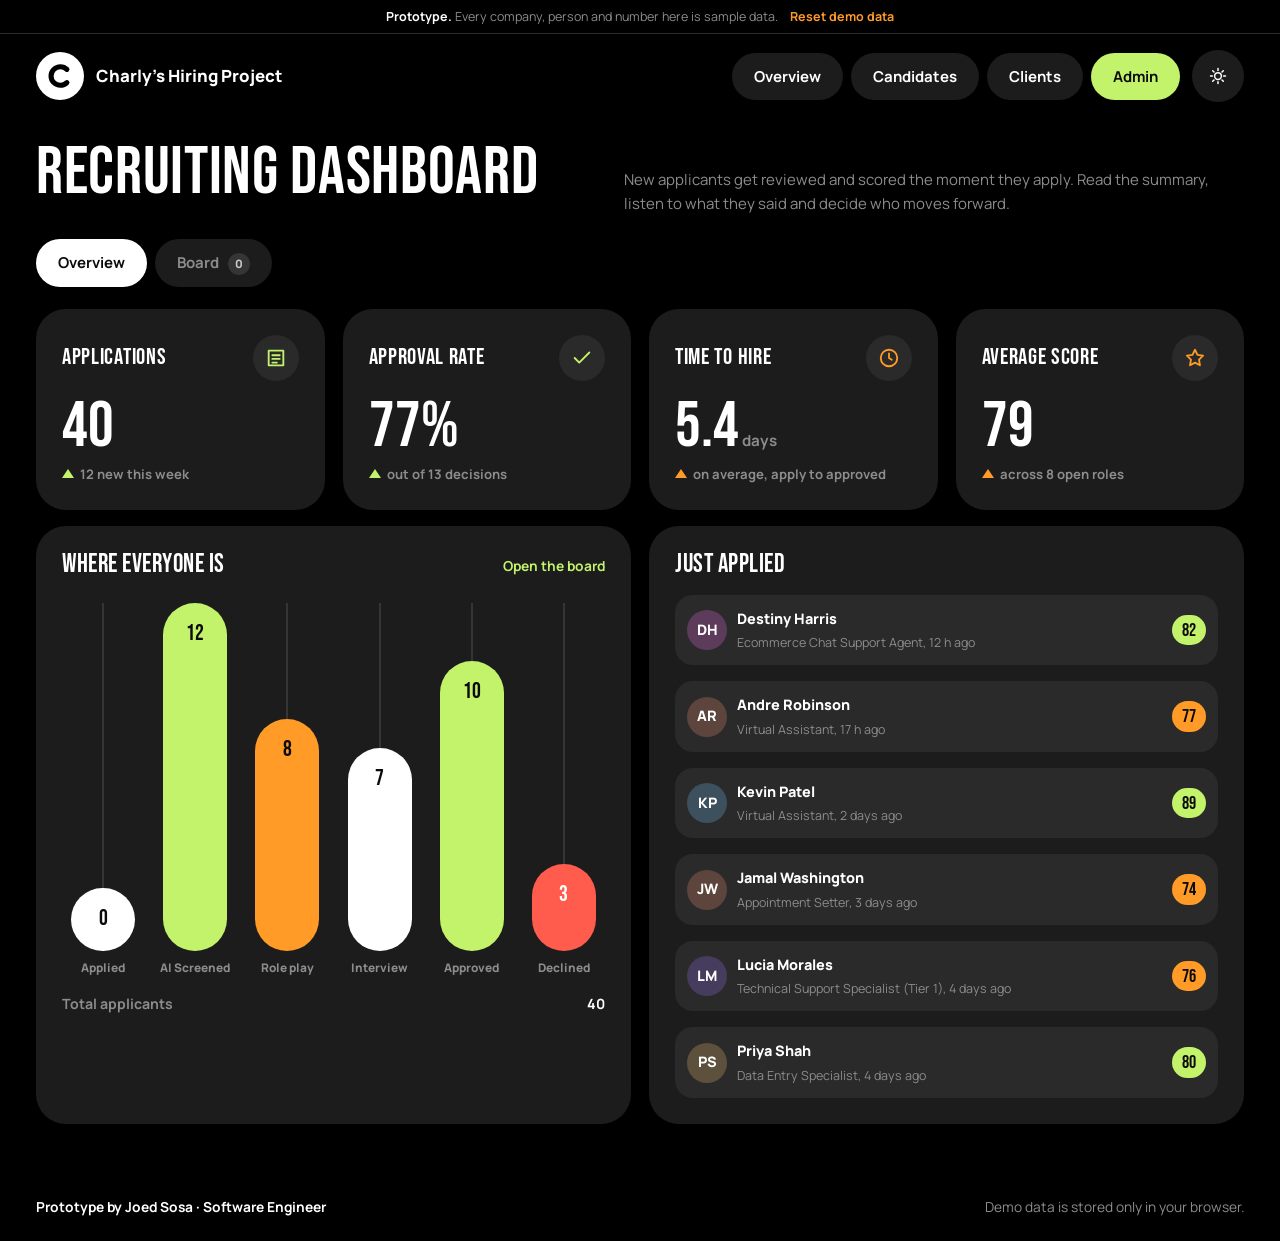
==== commit 9c7afacd: "Restyle to a bold dark dashboard look Black canvas with charcoal rounded cards, lime/orange/white ac" ====
--- a/admin.html
+++ b/admin.html
@@ -4,13 +4,13 @@
   <meta charset="utf-8">
   <meta name="viewport" content="width=device-width, initial-scale=1">
   <title>Admin dashboard</title>
-  <link rel="icon" href="assets/img/favicon.svg" type="image/svg+xml">
+  <link rel="icon" href="assets/img/favicon.svg?v=4" type="image/svg+xml">
   <link rel="preconnect" href="https://fonts.googleapis.com">
   <link rel="preconnect" href="https://fonts.gstatic.com" crossorigin>
-  <link rel="stylesheet" href="https://fonts.googleapis.com/css2?family=Plus+Jakarta+Sans:wght@400;500;600;700;800&display=swap">
-  <link rel="stylesheet" href="assets/css/styles.css">
+  <link rel="stylesheet" href="https://fonts.googleapis.com/css2?family=Bebas+Neue&family=Manrope:wght@500;600;700;800&display=swap">
+  <link rel="stylesheet" href="assets/css/styles.css?v=4">
   <script>
-    try { var t = localStorage.getItem('hireflow-theme') || (matchMedia('(prefers-color-scheme: dark)').matches ? 'dark' : 'light'); document.documentElement.setAttribute('data-theme', t); } catch (e) {}
+    try { var t = localStorage.getItem('hireflow-theme') || 'dark'; document.documentElement.setAttribute('data-theme', t); } catch (e) {}
   </script>
 </head>
 <body data-page="admin" data-title="Admin dashboard">
@@ -37,11 +37,11 @@
     </section>
   </main>
 
-  <script src="assets/js/config.js"></script>
-  <script src="assets/js/data.js"></script>
-  <script src="assets/js/ai.js"></script>
-  <script src="assets/js/store.js"></script>
-  <script src="assets/js/common.js"></script>
-  <script src="assets/js/admin.js"></script>
+  <script src="assets/js/config.js?v=4"></script>
+  <script src="assets/js/data.js?v=4"></script>
+  <script src="assets/js/ai.js?v=4"></script>
+  <script src="assets/js/store.js?v=4"></script>
+  <script src="assets/js/common.js?v=4"></script>
+  <script src="assets/js/admin.js?v=4"></script>
 </body>
 </html>
--- a/assets/css/styles.css
+++ b/assets/css/styles.css
@@ -1,75 +1,61 @@
 /* ==========================================================================
    Design tokens
+   Dark first: black canvas, charcoal cards, three accents (lime, orange, white).
    ========================================================================== */
-:root {
-  --bg: #fffaf4;
+:root, [data-theme="dark"] {
+  --bg: #000000;
+  --surface: #1c1c1c;
+  --surface-2: #2a2a2a;
+  --surface-3: #353535;
+  --border: #2c2c2c;
+  --text: #ffffff;
+  --text-2: #c9c9c9;
+  --muted: #8c8c8c;
+
+  --lime: #c3f36a;       /* fills */
+  --lime-ink: #c3f36a;   /* text on dark */
+  --lime-soft: rgba(195, 243, 106, .14);
+  --orange: #ff9b26;
+  --orange-ink: #ff9b26;
+  --orange-soft: rgba(255, 155, 38, .15);
+  --white: #ffffff;
+  --red: #ff5c4d;
+  --red-soft: rgba(255, 92, 77, .15);
+  --on-accent: #0b0b0b;  /* text on lime / orange / white fills */
+
+  --accent: var(--lime);
+  --accent-ink: var(--lime-ink);
+  --good: var(--lime-ink);
+  --ok: var(--orange-ink);
+  --low: var(--red);
+
+  --shadow: none;
+  --shadow-lg: 0 24px 60px rgba(0, 0, 0, .6);
+  --radius: 30px;
+  --radius-sm: 18px;
+  --font: "Manrope", -apple-system, BlinkMacSystemFont, "Segoe UI", Roboto, Arial, sans-serif;
+  --display: "Bebas Neue", "Oswald", Impact, "Arial Narrow", sans-serif;
+  color-scheme: dark;
+}
+
+[data-theme="light"] {
+  --bg: #e8eedd;
   --surface: #ffffff;
-  --surface-2: #f6f2fc;
-  --border: #ebe4f2;
-  --text: #1d1636;
-  --text-2: #4a4364;
-  --muted: #7b7493;
-
-  --violet: #6c47ff;
-  --violet-2: #5733f0;
-  --violet-soft: #efe9ff;
-  --coral: #ff6b57;
-  --coral-soft: #ffeae6;
-  --mint: #12a883;
-  --mint-soft: #dcf6ed;
-  --sun: #f5a400;
-  --sun-ink: #a86d00;
-  --sun-soft: #fff2d3;
-  --sky: #2a8cf0;
-  --sky-soft: #e1f0ff;
-  --red: #e5484d;
-  --red-soft: #ffe7e7;
-
-  --accent: var(--violet);
-  --accent-2: var(--violet-2);
-  --accent-soft: var(--violet-soft);
-  --good: var(--mint);
-  --good-soft: var(--mint-soft);
-  --ok: var(--sun-ink);
-  --ok-soft: var(--sun-soft);
-  --low: var(--red);
-  --low-soft: var(--red-soft);
-
-  --shadow: 0 1px 2px rgba(45, 25, 110, .05), 0 4px 14px rgba(45, 25, 110, .06);
-  --shadow-lg: 0 18px 44px rgba(45, 25, 110, .18);
-  --radius: 18px;
-  --radius-sm: 12px;
-  --font: "Plus Jakarta Sans", -apple-system, BlinkMacSystemFont, "Segoe UI", Roboto, Arial, sans-serif;
+  --surface-2: #f0f2ec;
+  --surface-3: #e2e6db;
+  --border: #e2e6db;
+  --text: #0b0b0b;
+  --text-2: #3c3c3c;
+  --muted: #727272;
+  --lime-ink: #4d7a00;
+  --lime-soft: rgba(126, 190, 20, .16);
+  --orange-ink: #b85f00;
+  --orange-soft: rgba(255, 155, 38, .18);
+  --white: #0b0b0b;      /* the "white" accent becomes black on light backgrounds */
+  --red-soft: rgba(255, 92, 77, .14);
+  --shadow: 0 1px 2px rgba(0, 0, 0, .04);
+  --shadow-lg: 0 24px 60px rgba(0, 0, 0, .18);
   color-scheme: light;
-}
-
-[data-theme="dark"] {
-  --bg: #120f1f;
-  --surface: #1b172d;
-  --surface-2: #241f3b;
-  --border: #322b50;
-  --text: #f4f1ff;
-  --text-2: #c3bcdd;
-  --muted: #9089ab;
-
-  --violet: #9278ff;
-  --violet-2: #a690ff;
-  --violet-soft: #2c2452;
-  --coral: #ff8a78;
-  --coral-soft: #3d2229;
-  --mint: #3fd1a6;
-  --mint-soft: #15342c;
-  --sun: #ffc23d;
-  --sun-ink: #ffc23d;
-  --sun-soft: #3a3016;
-  --sky: #5eaaff;
-  --sky-soft: #172b45;
-  --red: #ff6b70;
-  --red-soft: #3d1c22;
-
-  --shadow: 0 1px 2px rgba(0, 0, 0, .3), 0 4px 14px rgba(0, 0, 0, .25);
-  --shadow-lg: 0 18px 44px rgba(0, 0, 0, .55);
-  color-scheme: dark;
 }
 
 /* ==========================================================================
@@ -90,18 +76,19 @@
 }
 body.no-scroll { overflow: hidden; }
 main { flex: 1; }
-h1, h2, h3, h4 { line-height: 1.2; margin: 0 0 .5em; letter-spacing: -.02em; font-weight: 800; }
-h1 { font-size: clamp(1.9rem, 4.5vw, 3rem); }
-h2 { font-size: 1.45rem; }
-h3 { font-size: 1.08rem; font-weight: 700; }
+h1, h2, h3, h4 { line-height: 1.05; margin: 0 0 .5em; font-weight: 800; }
+h1, h2, .display { font-family: var(--display); font-weight: 400; text-transform: uppercase; letter-spacing: .01em; }
+h1 { font-size: clamp(2.6rem, 6vw, 4.2rem); }
+h2 { font-size: clamp(1.8rem, 3.4vw, 2.4rem); }
+h3 { font-size: 1.08rem; }
 p { margin: 0 0 1em; }
-a { color: var(--accent); text-decoration: none; font-weight: 600; }
+a { color: var(--accent-ink); text-decoration: none; font-weight: 700; }
 a:hover { text-decoration: underline; }
 img, svg { max-width: 100%; }
 .muted { color: var(--muted); }
 .small { font-size: .86rem; }
-.container { width: 100%; max-width: 1200px; margin: 0 auto; padding: 0 16px; }
-.section { padding: 40px 0; }
+.container { width: 100%; max-width: 1240px; margin: 0 auto; padding: 0 16px; }
+.section { padding: 28px 0; }
 .stack > * + * { margin-top: 16px; }
 .row { display: flex; gap: 12px; align-items: center; flex-wrap: wrap; }
 .row.between { justify-content: space-between; }
@@ -114,409 +101,397 @@
    ========================================================================== */
 .demo-banner {
   display: flex; gap: 12px; justify-content: center; align-items: center; flex-wrap: wrap;
-  padding: 7px 16px; font-size: .8rem; text-align: center;
-  background: var(--sun-soft); color: var(--text-2);
-}
-.demo-banner .link-btn { color: var(--sun-ink); }
-.site-header {
-  position: sticky; top: 0; z-index: 30;
-  background: color-mix(in srgb, var(--bg) 88%, transparent);
-  backdrop-filter: saturate(1.5) blur(10px);
+  padding: 7px 16px; font-size: .78rem; text-align: center; color: var(--muted); background: var(--bg);
   border-bottom: 1px solid var(--border);
 }
-.header-inner { display: flex; align-items: center; gap: 16px; min-height: 64px; }
-.brand { display: inline-flex; align-items: center; gap: 10px; font-weight: 800; font-size: 1.12rem; color: var(--text); letter-spacing: -.02em; }
+.demo-banner strong { color: var(--text); }
+.demo-banner .link-btn { color: var(--orange-ink); }
+.site-header { position: sticky; top: 0; z-index: 30; background: color-mix(in srgb, var(--bg) 90%, transparent); backdrop-filter: blur(10px); }
+.header-inner { display: flex; align-items: center; gap: 12px; min-height: 84px; }
+.brand { display: inline-flex; align-items: center; gap: 12px; font-weight: 800; font-size: 1.05rem; color: var(--text); }
 .brand:hover { text-decoration: none; }
-.main-nav { display: flex; gap: 4px; margin-left: auto; overflow-x: auto; scrollbar-width: none; }
-.main-nav a { padding: 8px 14px; border-radius: 999px; color: var(--text-2); font-weight: 600; white-space: nowrap; }
+.brand svg { width: 48px; height: 48px; }
+.main-nav { display: flex; gap: 8px; margin-left: auto; overflow-x: auto; scrollbar-width: none; }
+.main-nav a {
+  display: inline-flex; align-items: center; padding: 12px 22px; border-radius: 999px; background: var(--surface);
+  color: var(--text); font-weight: 700; white-space: nowrap;
+}
 .main-nav a:hover { background: var(--surface-2); text-decoration: none; }
-.main-nav a[aria-current="page"] { color: #fff; background: var(--text); }
-[data-theme="dark"] .main-nav a[aria-current="page"] { color: var(--bg); }
-.site-footer { border-top: 1px solid var(--border); margin-top: 48px; }
-.footer-inner { display: flex; gap: 8px 24px; justify-content: space-between; flex-wrap: wrap; padding: 22px 16px; font-size: .88rem; }
-
-@media (max-width: 640px) {
-  .header-inner { flex-wrap: wrap; gap: 0 8px; padding-top: 8px; }
-  .main-nav { order: 3; width: 100%; margin: 4px -4px 8px; }
+.main-nav a[aria-current="page"] { background: var(--lime); color: var(--on-accent); }
+.site-footer { margin-top: 48px; }
+.footer-inner { display: flex; gap: 8px 24px; justify-content: space-between; flex-wrap: wrap; padding: 24px 16px; font-size: .86rem; color: var(--muted); }
+.footer-inner > :first-child { color: var(--text); font-weight: 700; }
+
+@media (max-width: 720px) {
+  .header-inner { flex-wrap: wrap; gap: 0 8px; padding-top: 10px; min-height: 0; }
+  .brand svg { width: 40px; height: 40px; }
+  .main-nav { order: 3; width: 100%; margin: 10px 0 10px; }
+  .main-nav a { padding: 10px 16px; }
   .brand { margin-right: auto; }
 }
 
-/* Colored page banner, one color story per portal */
-.page-head {
-  position: relative; overflow: hidden; margin: 24px 0 24px; padding: 32px 28px; border-radius: 24px; color: #fff;
-  background: linear-gradient(120deg, var(--head-a), var(--head-b));
-}
-.page-head::after {
-  content: ""; position: absolute; right: -60px; top: -80px; width: 260px; height: 260px; border-radius: 50%;
-  background: rgba(255, 255, 255, .14); pointer-events: none;
-}
-.page-head::before {
-  content: ""; position: absolute; right: 140px; bottom: -90px; width: 180px; height: 180px; border-radius: 50%;
-  background: rgba(255, 255, 255, .1); pointer-events: none;
-}
-.page-head h1 { margin-bottom: 8px; }
-.page-head p { color: rgba(255, 255, 255, .9); max-width: 640px; margin: 0; font-size: 1.02rem; }
-.page-head > * { position: relative; z-index: 1; }
-.page-head .field label { color: rgba(255, 255, 255, .9); }
-.page-head select { border-color: transparent; }
-[data-page="candidate"] .page-head { --head-a: #ff6b57; --head-b: #ffa83d; }
-[data-page="client"] .page-head { --head-a: #0fa67f; --head-b: #2a8cf0; }
-[data-page="admin"] .page-head { --head-a: #5a35f0; --head-b: #c84fd8; }
-[data-theme="dark"] [data-page] .page-head { filter: saturate(.9) brightness(.92); }
+/* Page title row: big condensed title, plain background */
+.page-head { display: flex; gap: 16px; align-items: flex-end; justify-content: space-between; flex-wrap: wrap; margin: 20px 0 24px; }
+.page-head h1 { margin: 0 0 6px; }
+.page-head p { color: var(--muted); max-width: 620px; margin: 0; }
+.page-head .field label { color: var(--muted); }
 
 /* ==========================================================================
    Components
    ========================================================================== */
 .btn {
   display: inline-flex; align-items: center; justify-content: center; gap: 8px;
-  padding: 10px 18px; border-radius: 999px; border: 1.5px solid var(--border);
-  background: var(--surface); color: var(--text); font: inherit; font-weight: 700; font-size: .92rem;
-  cursor: pointer; transition: background .15s, border-color .15s, transform .1s, box-shadow .15s; white-space: nowrap;
-}
-.btn:hover { background: var(--surface-2); text-decoration: none; }
+  padding: 12px 22px; border-radius: 999px; border: 0;
+  background: var(--surface-2); color: var(--text); font: inherit; font-weight: 700; font-size: .92rem;
+  cursor: pointer; transition: background .15s, transform .1s, filter .15s; white-space: nowrap;
+}
+.btn:hover { background: var(--surface-3); text-decoration: none; }
 .btn:active { transform: translateY(1px); }
-.btn:disabled { opacity: .5; cursor: not-allowed; }
-.btn-primary { background: var(--accent); border-color: var(--accent); color: #fff; box-shadow: 0 6px 16px color-mix(in srgb, var(--accent) 35%, transparent); }
-.btn-primary:hover { background: var(--accent-2); border-color: var(--accent-2); }
-.btn-good { background: var(--mint); border-color: var(--mint); color: #fff; box-shadow: 0 6px 16px color-mix(in srgb, var(--mint) 35%, transparent); }
-.btn-good:hover { filter: brightness(1.06); background: var(--mint); }
-.btn-coral { background: var(--coral); border-color: var(--coral); color: #fff; }
-.btn-coral:hover { filter: brightness(1.05); background: var(--coral); }
+.btn:disabled { opacity: .4; cursor: not-allowed; }
+.btn-primary, .btn-good { background: var(--lime); color: var(--on-accent); }
+.btn-primary:hover, .btn-good:hover { background: var(--lime); filter: brightness(1.08); }
+.btn-coral { background: var(--orange); color: var(--on-accent); }
+.btn-coral:hover { background: var(--orange); filter: brightness(1.08); }
 .btn-danger { color: var(--red); }
 .btn-danger:hover { background: var(--red-soft); }
-.btn-light { background: #fff; border-color: #fff; color: #1d1636; }
-.btn-light:hover { background: rgba(255, 255, 255, .88); }
-.btn-ghost-light { background: transparent; border-color: rgba(255, 255, 255, .6); color: #fff; }
-.btn-ghost-light:hover { background: rgba(255, 255, 255, .14); }
-.btn-sm { padding: 7px 13px; font-size: .84rem; }
-.btn-lg { padding: 13px 24px; font-size: 1rem; }
+.btn-light { background: #fff; color: #0b0b0b; }
+.btn-light:hover { background: #fff; filter: brightness(.92); }
+.btn-sm { padding: 8px 15px; font-size: .84rem; }
+.btn-lg { padding: 16px 28px; font-size: 1rem; }
 .icon-btn {
-  display: inline-grid; place-items: center; width: 40px; height: 40px; border-radius: 50%;
-  border: 1.5px solid var(--border); background: var(--surface); color: var(--text-2); cursor: pointer; font: inherit;
+  display: inline-grid; place-items: center; width: 52px; height: 52px; border-radius: 50%; border: 0;
+  background: var(--surface); color: var(--text); cursor: pointer; font: inherit; flex: none;
 }
 .icon-btn:hover { background: var(--surface-2); }
-.link-btn { background: none; border: 0; padding: 0; color: var(--accent); font: inherit; font-weight: 700; cursor: pointer; }
+.link-btn { background: none; border: 0; padding: 0; color: var(--accent-ink); font: inherit; font-weight: 700; cursor: pointer; }
 .link-btn:hover { text-decoration: underline; }
 
-.card { background: var(--surface); border: 1px solid var(--border); border-radius: var(--radius); box-shadow: var(--shadow); padding: 22px; }
-.card-title { display: flex; align-items: center; justify-content: space-between; gap: 12px; margin-bottom: 12px; }
+.card { background: var(--surface); border-radius: var(--radius); box-shadow: var(--shadow); padding: 26px; }
+.card-title { display: flex; align-items: center; justify-content: space-between; gap: 12px; margin-bottom: 16px; }
+.card-title h3, .card > h3 { font-family: var(--display); font-weight: 400; font-size: 1.6rem; text-transform: uppercase; letter-spacing: .02em; margin: 0 0 10px; }
 .card-title h3 { margin: 0; }
 .grid { display: grid; gap: 18px; }
 .grid-2 { grid-template-columns: repeat(auto-fit, minmax(300px, 1fr)); }
-.grid-3 { grid-template-columns: repeat(auto-fit, minmax(260px, 1fr)); }
-.grid-4 { grid-template-columns: repeat(auto-fit, minmax(190px, 1fr)); }
-
+.grid-3 { grid-template-columns: repeat(auto-fit, minmax(270px, 1fr)); }
+.grid-4 { grid-template-columns: repeat(auto-fit, minmax(210px, 1fr)); }
+
+/* Solid pills: lime, orange or white with dark text */
 .badge {
-  display: inline-flex; align-items: center; gap: 5px; padding: 3px 10px; border-radius: 999px;
-  font-size: .76rem; font-weight: 700; background: var(--surface-2); color: var(--text-2); white-space: nowrap;
-}
-.badge.stage-applied { background: var(--sky-soft); color: var(--sky); }
-.badge.stage-screened { background: var(--violet-soft); color: var(--violet); }
-.badge.stage-roleplay { background: var(--sun-soft); color: var(--sun-ink); }
-.badge.stage-interview { background: var(--coral-soft); color: var(--coral); }
-.badge.stage-approved, .badge.tone-good { background: var(--mint-soft); color: var(--mint); }
-.badge.stage-declined, .badge.tone-low { background: var(--red-soft); color: var(--red); }
-.badge.tone-ok { background: var(--sun-soft); color: var(--sun-ink); }
-.badge.new { background: var(--coral); color: #fff; }
-/* Category colors */
-.badge.c-0 { background: var(--violet-soft); color: var(--violet); }
-.badge.c-1 { background: var(--coral-soft); color: var(--coral); }
-.badge.c-2 { background: var(--mint-soft); color: var(--mint); }
-.badge.c-3 { background: var(--sky-soft); color: var(--sky); }
-.badge.c-4 { background: var(--sun-soft); color: var(--sun-ink); }
+  display: inline-flex; align-items: center; gap: 5px; padding: 4px 11px; border-radius: 999px;
+  font-size: .75rem; font-weight: 800; background: var(--surface-2); color: var(--text); white-space: nowrap;
+}
+.badge.stage-screened, .badge.stage-approved, .badge.tone-good, .badge.c-0, .badge.c-3 { background: var(--lime); color: var(--on-accent); }
+.badge.stage-roleplay, .badge.tone-ok, .badge.new, .badge.c-1, .badge.c-4 { background: var(--orange); color: var(--on-accent); }
+.badge.stage-applied, .badge.stage-interview, .badge.c-2 { background: #fff; color: #0b0b0b; }
+[data-theme="light"] .badge.stage-applied, [data-theme="light"] .badge.stage-interview, [data-theme="light"] .badge.c-2 { background: #0b0b0b; color: #fff; }
+.badge.stage-declined, .badge.tone-low { background: var(--red); color: #fff; }
 
 .chips { display: flex; flex-wrap: wrap; gap: 6px; }
-.chip { padding: 4px 11px; border-radius: 999px; border: 1px solid var(--border); font-size: .8rem; color: var(--text-2); background: var(--surface); }
-.chip.ok { border-color: transparent; background: var(--mint-soft); color: var(--mint); font-weight: 600; }
-.chip.miss { border-style: dashed; color: var(--muted); }
-
-/* Little colored info tags (region, type, pay, headcount) */
+.chip { padding: 5px 12px; border-radius: 999px; font-size: .8rem; color: var(--text-2); background: var(--surface-2); font-weight: 600; }
+.chip.ok { background: var(--lime-soft); color: var(--lime-ink); }
+.chip.miss { background: transparent; box-shadow: inset 0 0 0 1.5px var(--surface-3); color: var(--muted); }
+
+/* Info tags: dark pills with a colored icon */
 .tags { display: flex; flex-wrap: wrap; gap: 6px; }
-.tag { display: inline-flex; align-items: center; gap: 6px; padding: 4px 10px; border-radius: 10px; font-size: .8rem; font-weight: 600; }
+.tag { display: inline-flex; align-items: center; gap: 7px; padding: 6px 12px; border-radius: 999px; font-size: .8rem; font-weight: 700; background: var(--surface-2); color: var(--text); }
 .tag svg { width: 14px; height: 14px; flex: none; }
-.tag.sky { background: var(--sky-soft); color: var(--sky); }
-.tag.violet { background: var(--violet-soft); color: var(--violet); }
-.tag.mint { background: var(--mint-soft); color: var(--mint); }
-.tag.sun { background: var(--sun-soft); color: var(--sun-ink); }
-.tag.coral { background: var(--coral-soft); color: var(--coral); }
+.tag.sky svg, .tag.violet svg { color: var(--white); }
+.tag.mint svg { color: var(--lime-ink); }
+.tag.sun svg, .tag.coral svg { color: var(--orange-ink); }
 
 .avatar {
-  --size: 38px;
+  --size: 40px;
   display: inline-grid; place-items: center; flex: none; width: var(--size); height: var(--size); border-radius: 50%;
-  background: hsl(var(--h) 85% 88%); color: hsl(var(--h) 55% 30%); font-weight: 800; font-size: calc(var(--size) * .37);
-}
-[data-theme="dark"] .avatar { background: hsl(var(--h) 40% 28%); color: hsl(var(--h) 80% 85%); }
-
-.tabs { display: inline-flex; gap: 4px; padding: 5px; margin-bottom: 22px; border-radius: 999px; background: var(--surface-2); max-width: 100%; overflow-x: auto; scrollbar-width: none; }
+  background: hsl(var(--h) 22% 30%); color: #fff; font-weight: 800; font-size: calc(var(--size) * .36);
+  box-shadow: 0 0 0 2px var(--surface);
+}
+[data-theme="light"] .avatar { background: hsl(var(--h) 30% 86%); color: hsl(var(--h) 40% 22%); }
+
+.tabs { display: inline-flex; gap: 8px; margin-bottom: 22px; max-width: 100%; overflow-x: auto; scrollbar-width: none; }
 .tab {
-  padding: 9px 18px; border: 0; background: none; font: inherit; font-weight: 700; color: var(--muted);
+  padding: 12px 22px; border: 0; background: var(--surface); font: inherit; font-weight: 700; color: var(--muted);
   border-radius: 999px; cursor: pointer; white-space: nowrap;
 }
 .tab:hover { color: var(--text); }
-.tab[aria-selected="true"] { color: var(--text); background: var(--surface); box-shadow: var(--shadow); }
-.count { display: inline-block; min-width: 20px; padding: 0 6px; margin-left: 4px; border-radius: 999px; background: var(--coral); font-size: .72rem; color: #fff; text-align: center; }
-.count:empty, .count.zero { background: var(--border); color: var(--text-2); }
-
-.empty { text-align: center; padding: 44px 16px; color: var(--muted); border: 2px dashed var(--border); border-radius: var(--radius); background: var(--surface); }
+.tab[aria-selected="true"] { color: var(--on-accent); background: #fff; }
+[data-theme="light"] .tab[aria-selected="true"] { background: #0b0b0b; color: #fff; }
+.count { display: inline-grid; place-items: center; min-width: 22px; height: 22px; padding: 0 6px; margin-left: 6px; border-radius: 999px; background: var(--orange); font-size: .72rem; color: var(--on-accent); font-weight: 800; }
+.count.zero { background: var(--surface-3); color: var(--text-2); }
+
+.empty { text-align: center; padding: 44px 16px; color: var(--muted); border-radius: var(--radius); background: var(--surface); }
 
 /* Forms */
 .form { display: grid; gap: 18px; }
-.form h3 { display: flex; align-items: center; gap: 10px; margin: 6px 0 0; }
-.form h3 .num { display: inline-grid; place-items: center; width: 28px; height: 28px; border-radius: 50%; background: var(--violet-soft); color: var(--violet); font-size: .85rem; }
+.form h3 { display: flex; align-items: center; gap: 12px; margin: 8px 0 0; font-family: var(--display); font-weight: 400; font-size: 1.5rem; text-transform: uppercase; letter-spacing: .02em; }
+.form h3 .num { display: inline-grid; place-items: center; width: 34px; height: 34px; border-radius: 50%; background: var(--lime); color: var(--on-accent); font-family: var(--font); font-weight: 800; font-size: .9rem; }
+.form h3 .small { font-family: var(--font); text-transform: none; letter-spacing: 0; }
 .form-grid { display: grid; gap: 16px; grid-template-columns: repeat(auto-fit, minmax(220px, 1fr)); }
-.field { display: grid; gap: 6px; }
+.field { display: grid; gap: 7px; }
 .field > label, .field > .label { font-weight: 700; font-size: .88rem; }
 .field .hint { font-size: .8rem; color: var(--muted); }
 input[type="text"], input[type="email"], input[type="tel"], input[type="number"], input[type="search"], select, textarea {
-  width: 100%; padding: 11px 14px; border-radius: var(--radius-sm); border: 1.5px solid var(--border);
-  background: var(--surface); color: var(--text); font: inherit; font-size: 16px; /* 16px avoids iOS zoom */
-}
-textarea { resize: vertical; min-height: 96px; }
+  width: 100%; padding: 13px 18px; border-radius: 999px; border: 0;
+  background: var(--surface-2); color: var(--text); font: inherit; font-weight: 600; font-size: 16px; /* 16px avoids iOS zoom */
+}
+textarea { resize: vertical; min-height: 110px; border-radius: var(--radius-sm); }
+select { appearance: none; padding-right: 42px; cursor: pointer;
+  background-image: url("data:image/svg+xml,%3Csvg xmlns='http://www.w3.org/2000/svg' width='14' height='14' viewBox='0 0 24 24' fill='none' stroke='%23999' stroke-width='2.5' stroke-linecap='round'%3E%3Cpath d='m6 9 6 6 6-6'/%3E%3C/svg%3E");
+  background-repeat: no-repeat; background-position: right 18px center; }
+input::placeholder, textarea::placeholder { color: var(--muted); font-weight: 500; }
 input:focus, select:focus, textarea:focus, .btn:focus-visible, .tab:focus-visible, .icon-btn:focus-visible {
-  outline: 3px solid color-mix(in srgb, var(--accent) 40%, transparent); outline-offset: 1px; border-color: var(--accent);
+  outline: 2px solid var(--lime); outline-offset: 2px;
 }
 .check-group { display: flex; flex-wrap: wrap; gap: 8px; }
-.check { display: inline-flex; align-items: center; gap: 8px; padding: 8px 14px; border: 1.5px solid var(--border); border-radius: 999px; cursor: pointer; font-size: .88rem; background: var(--surface); font-weight: 600; }
-.check:has(input:checked) { border-color: var(--violet); background: var(--violet-soft); color: var(--violet); }
-.check input { accent-color: var(--violet); margin: 0; }
-.file-drop {
-  display: flex; align-items: center; gap: 12px; flex-wrap: wrap; padding: 16px; border: 2px dashed var(--border);
-  border-radius: var(--radius-sm); background: var(--surface-2);
-}
+.check { display: inline-flex; align-items: center; gap: 8px; padding: 10px 16px; border-radius: 999px; cursor: pointer; font-size: .88rem; background: var(--surface-2); font-weight: 700; }
+.check:has(input:checked) { background: var(--lime); color: var(--on-accent); }
+.check input { accent-color: #0b0b0b; margin: 0; }
+.file-drop { display: flex; align-items: center; gap: 12px; flex-wrap: wrap; padding: 18px; border-radius: var(--radius-sm); background: var(--surface-2); }
+.file-drop .btn { background: var(--surface-3); }
 .form-actions { display: flex; gap: 12px; justify-content: flex-end; flex-wrap: wrap; }
 
 /* Filters bar */
 .filters { display: grid; gap: 10px; grid-template-columns: 2fr repeat(3, 1fr); margin-bottom: 16px; }
+.filters input, .filters select { background-color: var(--surface); }
 @media (max-width: 760px) { .filters { grid-template-columns: 1fr 1fr; } .filters > :first-child { grid-column: 1 / -1; } }
 .filters.filters-2 { grid-template-columns: 1fr 1fr; }
 @media (max-width: 560px) { .filters.filters-2 { grid-template-columns: 1fr; } }
 
 /* Position card */
-.position-card { display: flex; flex-direction: column; gap: 12px; border-top: 5px solid var(--card-color, var(--violet)); transition: transform .15s, box-shadow .15s; }
-.position-card:hover { transform: translateY(-3px); box-shadow: var(--shadow-lg); }
-.position-card h3 { margin: 0; font-size: 1.12rem; }
-.position-card .company { font-size: .86rem; color: var(--muted); font-weight: 600; }
-.position-card .schedule { font-size: .85rem; color: var(--text-2); }
-.position-card .actions { margin-top: auto; display: flex; gap: 8px; justify-content: space-between; align-items: center; }
-.position-card.c-0 { --card-color: var(--violet); }
-.position-card.c-1 { --card-color: var(--coral); }
-.position-card.c-2 { --card-color: var(--mint); }
-.position-card.c-3 { --card-color: var(--sky); }
-.position-card.c-4 { --card-color: var(--sun); }
+.position-card { display: flex; flex-direction: column; gap: 12px; transition: transform .15s; position: relative; overflow: hidden; }
+.position-card:hover { transform: translateY(-3px); }
+.position-card h3 { margin: 4px 0 0; font-size: 1.2rem; line-height: 1.25; }
+.position-card .company { font-size: .86rem; color: var(--muted); font-weight: 700; }
+.position-card .schedule { font-size: .86rem; color: var(--text-2); }
+.position-card .actions { margin-top: auto; padding-top: 6px; display: flex; gap: 8px; justify-content: space-between; align-items: center; }
+.position-card.c-0, .position-card.c-3 { --card-color: var(--lime); }
+.position-card.c-1, .position-card.c-4 { --card-color: var(--orange); }
+.position-card.c-2 { --card-color: var(--white); }
 .is-highlight { animation: highlight 2.4s ease; }
-@keyframes highlight { 0%, 30% { box-shadow: 0 0 0 4px var(--coral); } 100% { box-shadow: var(--shadow); } }
+@keyframes highlight { 0%, 30% { box-shadow: 0 0 0 3px var(--lime); } 100% { box-shadow: none; } }
 
 /* Score visuals */
 .score-ring {
-  --size: 56px; --p: 0; --c: var(--accent);
+  --size: 56px; --p: 0; --c: var(--lime);
   width: var(--size); height: var(--size); flex: none; border-radius: 50%; display: inline-grid; place-items: center;
-  background: conic-gradient(var(--c) calc(var(--p) * 1%), var(--surface-2) 0);
+  background: conic-gradient(var(--c) calc(var(--p) * 1%), var(--surface-3) 0);
 }
 .score-ring > span {
   width: calc(var(--size) - 10px); height: calc(var(--size) - 10px); border-radius: 50%; background: var(--surface);
-  display: grid; place-items: center; font-weight: 800; font-size: calc(var(--size) * .3);
-}
-.score-ring.tone-good { --c: var(--mint); }
-.score-ring.tone-ok { --c: var(--sun); }
+  display: grid; place-items: center; font-family: var(--display); font-size: calc(var(--size) * .42); line-height: 1; padding-top: .08em;
+}
+.score-ring.tone-good { --c: var(--lime); }
+.score-ring.tone-ok { --c: var(--orange); }
 .score-ring.tone-low { --c: var(--red); }
-.score-bar + .score-bar { margin-top: 12px; }
-.score-bar-head { display: flex; justify-content: space-between; font-size: .86rem; margin-bottom: 5px; font-weight: 600; }
-.bar-track { height: 9px; background: var(--surface-2); border-radius: 999px; overflow: hidden; }
-.bar-fill { height: 100%; border-radius: 999px; background: var(--violet); transition: width .6s ease; }
-.bar-fill.tone-good { background: linear-gradient(90deg, #12a883, #3fd1a6); }
-.bar-fill.tone-ok { background: linear-gradient(90deg, #f5a400, #ffc85a); }
-.bar-fill.tone-low { background: linear-gradient(90deg, #e5484d, #ff8a78); }
+.score-bar + .score-bar { margin-top: 14px; }
+.score-bar-head { display: flex; justify-content: space-between; font-size: .86rem; margin-bottom: 6px; font-weight: 700; }
+.bar-track { height: 12px; background: var(--surface-2); border-radius: 999px; overflow: hidden; }
+.bar-fill { height: 100%; border-radius: 999px; background: var(--lime); transition: width .6s ease; }
+.bar-fill.tone-good { background: var(--lime); }
+.bar-fill.tone-ok { background: var(--orange); }
+.bar-fill.tone-low { background: var(--red); }
 .ai-summary { margin: 0; padding-left: 18px; color: var(--text-2); }
-.ai-summary li + li { margin-top: 5px; }
-.ai-summary li::marker { color: var(--violet); }
-.ai-label { display: inline-flex; align-items: center; gap: 6px; font-size: .74rem; font-weight: 800; letter-spacing: .06em; text-transform: uppercase; color: var(--violet); }
+.ai-summary li + li { margin-top: 6px; }
+.ai-summary li::marker { color: var(--lime-ink); }
+.ai-label { display: inline-flex; align-items: center; gap: 6px; font-family: var(--display); font-size: 1.15rem; letter-spacing: .04em; text-transform: uppercase; color: var(--text); }
 
 /* Stage tracker */
 .tracker { list-style: none; margin: 0 0 4px; padding: 0; display: grid; grid-auto-flow: column; grid-auto-columns: 1fr; }
-.tracker li { position: relative; display: grid; justify-items: center; text-align: center; gap: 4px; padding: 0 4px; }
-.tracker li::before {
-  content: ""; position: absolute; top: 10px; left: -50%; width: 100%; height: 4px; border-radius: 4px; background: var(--border); z-index: 0;
-}
+.tracker li { position: relative; display: grid; justify-items: center; text-align: center; gap: 5px; padding: 0 4px; }
+.tracker li::before { content: ""; position: absolute; top: 11px; left: -50%; width: 100%; height: 4px; border-radius: 4px; background: var(--surface-3); z-index: 0; }
 .tracker li:first-child::before { display: none; }
-.tracker .dot { width: 24px; height: 24px; border-radius: 50%; border: 3px solid var(--border); background: var(--surface); z-index: 1; }
-.tracker .t-label { font-size: .8rem; font-weight: 700; color: var(--muted); }
+.tracker .dot { width: 26px; height: 26px; border-radius: 50%; background: var(--surface-3); z-index: 1; }
+.tracker .t-label { font-size: .8rem; font-weight: 800; color: var(--muted); }
 .tracker .t-date { font-size: .72rem; color: var(--muted); min-height: 1em; }
-.tracker li.is-done::before, .tracker li.is-current::before, .tracker li.is-declined::before { background: var(--violet); }
-.tracker li.is-done .dot { background: var(--violet); border-color: var(--violet); }
+.tracker li.is-done::before, .tracker li.is-current::before, .tracker li.is-declined::before { background: var(--lime); }
+.tracker li.is-done .dot { background: var(--lime); }
 .tracker li.is-done .t-label { color: var(--text); }
-.tracker li.is-current .dot { border-color: var(--violet); box-shadow: 0 0 0 5px var(--violet-soft); }
-.tracker li.is-current .t-label { color: var(--violet); }
-.tracker li.is-skipped::before, .tracker li.is-skipped + li::before { background: color-mix(in srgb, var(--violet) 35%, var(--border)); }
-.tracker li.is-skipped .dot { border-style: dashed; border-color: color-mix(in srgb, var(--violet) 45%, var(--border)); }
-.tracker li.is-final::before { background: var(--mint); }
-.tracker li.is-final .dot { background: var(--mint); border-color: var(--mint); box-shadow: 0 0 0 5px var(--mint-soft); }
-.tracker li.is-final .t-label { color: var(--mint); }
-.tracker li.is-declined .dot { background: var(--red); border-color: var(--red); }
+.tracker li.is-current .dot { background: var(--orange); box-shadow: 0 0 0 6px var(--orange-soft); }
+.tracker li.is-current .t-label { color: var(--orange-ink); }
+.tracker li.is-skipped::before, .tracker li.is-skipped + li::before { background: color-mix(in srgb, var(--lime) 35%, var(--surface-3)); }
+.tracker li.is-skipped .dot { background: transparent; box-shadow: inset 0 0 0 2px var(--surface-3); }
+.tracker li.is-final::before { background: var(--lime); }
+.tracker li.is-final .dot { background: var(--lime); box-shadow: 0 0 0 6px var(--lime-soft); }
+.tracker li.is-final .t-label { color: var(--lime-ink); }
+.tracker li.is-declined .dot { background: var(--red); }
 .tracker li.is-declined .t-label { color: var(--red); }
 @media (max-width: 560px) {
   .tracker { grid-auto-flow: row; gap: 14px; }
-  .tracker li { grid-template-columns: 24px 1fr auto; justify-items: start; text-align: left; gap: 10px; align-items: center; }
-  .tracker li::before { top: -14px; left: 10px; width: 4px; height: 16px; }
-}
-
-/* Kanban: one color per stage */
-.kanban { display: grid; grid-auto-flow: column; grid-auto-columns: minmax(255px, 1fr); gap: 14px; overflow-x: auto; padding-bottom: 8px; }
-.kanban-col {
-  --stage: var(--violet); --stage-soft: var(--violet-soft);
-  background: color-mix(in srgb, var(--stage-soft) 55%, var(--surface-2)); border-radius: var(--radius); padding: 10px;
-  min-height: 200px; display: flex; flex-direction: column; gap: 8px; border-top: 5px solid var(--stage);
-}
-.kanban-col[data-stage="applied"] { --stage: var(--sky); --stage-soft: var(--sky-soft); }
-.kanban-col[data-stage="screened"] { --stage: var(--violet); --stage-soft: var(--violet-soft); }
-.kanban-col[data-stage="roleplay"] { --stage: var(--sun); --stage-soft: var(--sun-soft); }
-.kanban-col[data-stage="interview"] { --stage: var(--coral); --stage-soft: var(--coral-soft); }
-.kanban-col[data-stage="approved"] { --stage: var(--mint); --stage-soft: var(--mint-soft); }
-.kanban-col[data-stage="declined"] { --stage: var(--red); --stage-soft: var(--red-soft); }
+  .tracker li { grid-template-columns: 26px 1fr auto; justify-items: start; text-align: left; gap: 10px; align-items: center; }
+  .tracker li::before { top: -14px; left: 11px; width: 4px; height: 16px; }
+}
+
+/* Kanban */
+.kanban { display: grid; grid-auto-flow: column; grid-auto-columns: minmax(260px, 1fr); gap: 14px; overflow-x: auto; padding-bottom: 8px; }
+.kanban-col { --stage: var(--lime); background: var(--surface); border-radius: var(--radius); padding: 14px; min-height: 220px; display: flex; flex-direction: column; gap: 10px; }
+.kanban-col[data-stage="applied"] { --stage: var(--white); }
+.kanban-col[data-stage="screened"] { --stage: var(--lime); }
+.kanban-col[data-stage="roleplay"] { --stage: var(--orange); }
+.kanban-col[data-stage="interview"] { --stage: var(--white); }
+.kanban-col[data-stage="approved"] { --stage: var(--lime); }
+.kanban-col[data-stage="declined"] { --stage: var(--red); }
 .kanban-col.drag-over { outline: 2px dashed var(--stage); outline-offset: -2px; }
-.kanban-head { display: flex; justify-content: space-between; align-items: center; padding: 4px 4px 6px; font-weight: 800; font-size: .9rem; }
-.kanban-head .count { background: var(--stage); }
+.kanban-head { display: flex; justify-content: space-between; align-items: center; padding: 6px 8px 8px; font-family: var(--display); font-size: 1.35rem; letter-spacing: .03em; text-transform: uppercase; }
+.kanban-head > span:first-child { display: inline-flex; align-items: center; gap: 10px; }
+.kanban-head > span:first-child::before { content: ""; width: 12px; height: 12px; border-radius: 50%; background: var(--stage); }
+.kanban-head .count { background: var(--stage); color: var(--on-accent); font-family: var(--font); }
+[data-theme="light"] .kanban-col[data-stage="applied"] .count, [data-theme="light"] .kanban-col[data-stage="interview"] .count { color: #fff; }
+.kanban-col[data-stage="declined"] .count { color: #fff; }
 .kanban-list { display: flex; flex-direction: column; gap: 8px; max-height: 70vh; overflow-y: auto; }
 .k-card {
   display: grid; grid-template-columns: auto 1fr auto; gap: 10px; align-items: center; text-align: left; width: 100%;
-  padding: 11px; border-radius: var(--radius-sm); background: var(--surface); border: 1.5px solid transparent;
-  font: inherit; color: inherit; cursor: pointer; box-shadow: var(--shadow); transition: border-color .15s, transform .1s;
-}
-.k-card:hover { border-color: var(--violet); transform: translateY(-1px); }
-.k-card .name { font-weight: 700; font-size: .9rem; line-height: 1.3; }
+  padding: 12px; border-radius: var(--radius-sm); background: var(--surface-2); border: 0;
+  font: inherit; color: inherit; cursor: pointer; transition: background .15s, transform .1s;
+}
+.k-card:hover { background: var(--surface-3); transform: translateY(-1px); }
+.k-card .name { font-weight: 800; font-size: .9rem; line-height: 1.3; }
 .k-card .sub { font-size: .78rem; color: var(--muted); line-height: 1.3; }
-.k-card.is-new { border-color: var(--coral); box-shadow: 0 0 0 4px var(--coral-soft); }
-.mini-score { font-weight: 800; font-size: .85rem; padding: 3px 9px; border-radius: 999px; }
-.mini-score.tone-good { background: var(--mint-soft); color: var(--mint); }
-.mini-score.tone-ok { background: var(--sun-soft); color: var(--sun-ink); }
-.mini-score.tone-low { background: var(--red-soft); color: var(--red); }
+.k-card .avatar { box-shadow: none; }
+.k-card.is-new { box-shadow: inset 0 0 0 2px var(--orange); }
+.mini-score { font-family: var(--display); font-size: 1.15rem; line-height: 1; padding: 7px 10px 5px; border-radius: 999px; color: var(--on-accent); }
+.mini-score.tone-good { background: var(--lime); }
+.mini-score.tone-ok { background: var(--orange); }
+.mini-score.tone-low { background: var(--red); color: #fff; }
 
 /* Analysis in progress */
-.spinner { width: 16px; height: 16px; border-radius: 50%; border: 2.5px solid var(--violet-soft); border-top-color: var(--violet); animation: spin .8s linear infinite; flex: none; }
+.spinner { width: 16px; height: 16px; border-radius: 50%; border: 2.5px solid var(--surface-3); border-top-color: var(--lime); animation: spin .8s linear infinite; flex: none; }
 @keyframes spin { to { transform: rotate(360deg); } }
-.ai-steps { list-style: none; padding: 0; margin: 0; display: grid; gap: 10px; }
-.ai-steps li { display: flex; align-items: center; gap: 10px; color: var(--muted); }
+.ai-steps { list-style: none; padding: 0; margin: 0; display: grid; gap: 12px; }
+.ai-steps li { display: flex; align-items: center; gap: 12px; color: var(--muted); font-weight: 600; }
 .ai-steps li.done { color: var(--text); }
-.ai-steps li.active { color: var(--violet); font-weight: 700; }
-.ai-steps .check-icon { width: 18px; height: 18px; border-radius: 50%; background: var(--mint); color: #fff; display: grid; place-items: center; font-size: 10px; flex: none; }
-.ai-steps .pending-icon { width: 18px; height: 18px; border-radius: 50%; border: 2px solid var(--border); flex: none; }
-.analyzing { display: inline-flex; align-items: center; gap: 6px; font-size: .78rem; color: var(--violet); font-weight: 700; }
-.progress { height: 8px; border-radius: 999px; background: var(--surface-2); overflow: hidden; }
-.progress > div { height: 100%; border-radius: 999px; background: linear-gradient(90deg, var(--violet), var(--coral)); transition: width .3s linear; }
+.ai-steps li.active { color: var(--lime-ink); font-weight: 800; }
+.ai-steps .check-icon { width: 20px; height: 20px; border-radius: 50%; background: var(--lime); color: var(--on-accent); display: grid; place-items: center; font-size: 11px; font-weight: 900; flex: none; }
+.ai-steps .pending-icon { width: 20px; height: 20px; border-radius: 50%; box-shadow: inset 0 0 0 2px var(--surface-3); flex: none; }
+.analyzing { display: inline-flex; align-items: center; gap: 6px; font-size: .8rem; color: var(--lime-ink); font-weight: 800; }
+.progress { height: 10px; border-radius: 999px; background: var(--surface-2); overflow: hidden; }
+.progress > div { height: 100%; border-radius: 999px; background: var(--lime); transition: width .3s linear; }
 
 /* KPIs */
-.kpi { display: grid; grid-template-columns: auto 1fr; gap: 4px 14px; align-items: center; }
-.kpi .kpi-icon { grid-row: span 3; width: 48px; height: 48px; border-radius: 14px; display: grid; place-items: center; background: var(--k-soft); color: var(--k); }
-.kpi .kpi-icon svg { width: 24px; height: 24px; }
-.kpi .label { font-size: .82rem; color: var(--muted); font-weight: 700; }
-.kpi .value { font-size: 1.9rem; font-weight: 800; letter-spacing: -.03em; line-height: 1.1; }
-.kpi .delta { font-size: .8rem; color: var(--muted); }
-.kpi.k-violet { --k: var(--violet); --k-soft: var(--violet-soft); }
-.kpi.k-mint { --k: var(--mint); --k-soft: var(--mint-soft); }
-.kpi.k-coral { --k: var(--coral); --k-soft: var(--coral-soft); }
-.kpi.k-sun { --k: var(--sun-ink); --k-soft: var(--sun-soft); }
-.stage-list { display: grid; gap: 10px; }
-.stage-row { display: grid; grid-template-columns: 110px 1fr 40px; gap: 10px; align-items: center; font-size: .86rem; font-weight: 600; }
-.stage-row .bar-track { height: 12px; }
-.bar-fill.s-applied { background: var(--sky); }
-.bar-fill.s-screened { background: var(--violet); }
-.bar-fill.s-roleplay { background: var(--sun); }
-.bar-fill.s-interview { background: var(--coral); }
-.bar-fill.s-approved { background: var(--mint); }
-.bar-fill.s-declined { background: var(--red); }
+.kpi { display: grid; grid-template-columns: 1fr auto; grid-template-areas: "label icon" "value value" "delta delta"; gap: 6px 12px; align-items: start; }
+.kpi .kpi-icon { grid-area: icon; width: 46px; height: 46px; border-radius: 50%; display: grid; place-items: center; background: var(--surface-2); color: var(--k); }
+.kpi .kpi-icon svg { width: 22px; height: 22px; }
+.kpi .label { grid-area: label; font-family: var(--display); font-size: 1.45rem; letter-spacing: .03em; text-transform: uppercase; align-self: center; }
+.kpi .value { grid-area: value; font-family: var(--display); font-size: 4rem; line-height: .95; margin-top: 10px; }
+.kpi .value .small { font-family: var(--font); font-size: .95rem; font-weight: 700; }
+.kpi .delta { grid-area: delta; font-size: .82rem; color: var(--muted); font-weight: 700; }
+.kpi .delta::before { content: ""; display: inline-block; margin-right: 6px; border: 6px solid transparent; border-bottom: 9px solid var(--k); border-top: 0; vertical-align: 1px; }
+.kpi.k-violet, .kpi.k-mint { --k: var(--lime); }
+.kpi.k-coral, .kpi.k-sun { --k: var(--orange); }
+
+/* Stage chart: vertical capsules with the count inside */
+.capsules { display: grid; grid-template-columns: repeat(6, 1fr); gap: 10px; align-items: end; height: 380px; padding-top: 8px; }
+@media (max-width: 560px) { .capsules { height: 260px; gap: 6px; } .capsule .cap-label { font-size: .66rem; } }
+.capsule { display: grid; grid-template-rows: 1fr auto; justify-items: center; gap: 10px; height: 100%; }
+.capsule .track { position: relative; width: 100%; max-width: 64px; height: 100%; display: flex; align-items: flex-end; justify-content: center; }
+.capsule .track::before { content: ""; position: absolute; left: 50%; top: 0; bottom: 0; width: 2px; background: var(--surface-3); transform: translateX(-50%); }
+.capsule .fill {
+  position: relative; width: 100%; min-height: 48px; border-radius: 999px; display: grid; place-items: start center; padding-top: 14px;
+  font-family: var(--display); font-size: 1.4rem; color: var(--on-accent); background: var(--cap);
+}
+.capsule .cap-label { font-size: .74rem; font-weight: 800; color: var(--muted); text-align: center; line-height: 1.2; }
+.capsule.s-applied, .capsule.s-interview { --cap: #fff; }
+[data-theme="light"] .capsule.s-applied .fill, [data-theme="light"] .capsule.s-interview .fill { --cap: #0b0b0b; color: #fff; }
+.capsule.s-screened, .capsule.s-approved { --cap: var(--lime); }
+.capsule.s-roleplay { --cap: var(--orange); }
+.capsule.s-declined { --cap: var(--red); }
+.capsule.s-declined .fill { color: #fff; }
+.legend { display: flex; flex-wrap: wrap; gap: 8px 22px; margin-top: 18px; font-weight: 700; font-size: .88rem; }
+.legend span { display: inline-flex; align-items: center; gap: 8px; }
+.legend i { width: 14px; height: 14px; border-radius: 50%; border: 4px solid var(--c); }
 
 /* Drawer */
 .drawer-wrap { position: fixed; inset: 0; z-index: 50; }
-.drawer-backdrop { position: absolute; inset: 0; background: rgba(20, 12, 50, .45); opacity: 0; transition: opacity .2s; }
+.drawer-backdrop { position: absolute; inset: 0; background: rgba(0, 0, 0, .65); opacity: 0; transition: opacity .2s; }
 .drawer {
-  position: absolute; top: 0; right: 0; height: 100%; width: min(640px, 100%); background: var(--bg);
+  position: absolute; top: 0; right: 0; height: 100%; width: min(660px, 100%); background: var(--bg);
   box-shadow: var(--shadow-lg); transform: translateX(100%); transition: transform .25s ease; overflow-y: auto;
 }
 .drawer-wrap.open .drawer { transform: none; }
 .drawer-wrap.open .drawer-backdrop { opacity: 1; }
-.drawer-close { position: sticky; top: 12px; float: right; margin: 12px 12px 0 0; z-index: 2; }
-.drawer-body { padding: 20px; display: grid; gap: 16px; }
-.detail-head { display: flex; gap: 14px; align-items: center; padding: 20px; margin: -20px -20px 0; padding-right: 64px;
-  background: linear-gradient(120deg, var(--violet-soft), var(--coral-soft)); }
-.detail-head h2 { margin: 0; }
-.decision-bar { position: sticky; bottom: 0; display: flex; gap: 10px; flex-wrap: wrap; padding: 14px 0 6px; background: linear-gradient(transparent, var(--bg) 30%); }
-.decision-bar .btn { flex: 1; }
-.kv { display: grid; grid-template-columns: 130px 1fr; gap: 8px 12px; font-size: .9rem; margin: 0; }
-.kv dt { color: var(--muted); font-weight: 600; }
-.kv dd { margin: 0; }
-.transcript { font-size: .93rem; color: var(--text-2); background: var(--surface-2); border-left: 4px solid var(--violet); border-radius: var(--radius-sm); padding: 12px 16px; margin: 0; font-style: italic; }
+.drawer-close { position: sticky; top: 14px; float: right; margin: 14px 14px 0 0; z-index: 2; }
+.drawer-body { padding: 20px; display: grid; gap: 14px; }
+.detail-head { display: flex; gap: 16px; align-items: center; padding-right: 64px; }
+.detail-head h2 { margin: 0; font-size: 2.4rem; }
+.detail-head .avatar { box-shadow: none; }
+.decision-bar { position: sticky; bottom: 0; display: flex; gap: 10px; flex-wrap: wrap; padding: 14px 0 8px; background: linear-gradient(transparent, var(--bg) 30%); }
+.decision-bar .btn { flex: 1; padding: 15px 20px; }
+.kv { display: grid; grid-template-columns: 130px 1fr; gap: 10px 12px; font-size: .9rem; margin: 0; }
+.kv dt { color: var(--muted); font-weight: 700; }
+.kv dd { margin: 0; font-weight: 600; }
+.transcript { font-size: .93rem; color: var(--text-2); background: var(--surface-2); border-radius: var(--radius-sm); padding: 16px 18px; margin: 0; font-style: italic; }
 
 /* Toasts */
 .toast-host { position: fixed; bottom: 20px; left: 50%; transform: translateX(-50%); z-index: 60; display: grid; gap: 8px; width: min(440px, calc(100% - 32px)); }
-.toast { padding: 13px 18px; border-radius: 14px; background: #1d1636; color: #fff; box-shadow: var(--shadow-lg); font-weight: 600; transition: opacity .4s, transform .4s; }
-.toast-good { background: var(--mint); }
+.toast { padding: 14px 20px; border-radius: 999px; background: #fff; color: #0b0b0b; box-shadow: var(--shadow-lg); font-weight: 700; transition: opacity .4s, transform .4s; }
+[data-theme="light"] .toast { background: #0b0b0b; color: #fff; }
+.toast-good, [data-theme="light"] .toast-good { background: var(--lime); color: #0b0b0b; }
 .toast.out { opacity: 0; transform: translateY(8px); }
 
 /* Voice recorder */
 .recorder { display: flex; align-items: center; gap: 12px; flex-wrap: wrap; }
 .rec-dot { width: 10px; height: 10px; border-radius: 50%; background: var(--red); animation: pulse 1s ease-in-out infinite; }
 @keyframes pulse { 50% { opacity: .3; } }
-.rec-time { font-variant-numeric: tabular-nums; font-weight: 700; }
+.rec-time { font-variant-numeric: tabular-nums; font-weight: 800; }
 audio { max-width: 100%; height: 36px; }
 
 /* ==========================================================================
    Landing
    ========================================================================== */
-.hero { position: relative; overflow: hidden; padding: 64px 0 56px; }
-.hero::before, .hero::after, .hero .blob {
-  content: ""; position: absolute; border-radius: 50%; filter: blur(60px); opacity: .55; pointer-events: none; z-index: 0;
-}
-.hero::before { width: 420px; height: 420px; background: #ffb59f; top: -120px; right: 4%; }
-.hero::after { width: 380px; height: 380px; background: #c9b8ff; bottom: -160px; left: -80px; }
-.hero .blob { width: 300px; height: 300px; background: #a8ecd6; top: 40%; right: 30%; }
-[data-theme="dark"] .hero::before, [data-theme="dark"] .hero::after, [data-theme="dark"] .hero .blob { opacity: .22; }
-.hero > .container { position: relative; z-index: 1; }
-.hero-grid { display: grid; gap: 40px; grid-template-columns: 1.1fr .9fr; align-items: center; }
-@media (max-width: 860px) { .hero-grid { grid-template-columns: 1fr; } }
-.eyebrow { display: inline-flex; align-items: center; gap: 8px; font-size: .82rem; font-weight: 800; color: var(--coral); background: var(--coral-soft); padding: 6px 14px; border-radius: 999px; margin-bottom: 18px; }
-.hero h1 { font-size: clamp(2.2rem, 5.4vw, 3.6rem); letter-spacing: -.035em; }
-.marker { background: linear-gradient(transparent 62%, #ffd66b 62%); padding: 0 .08em; }
-[data-theme="dark"] .marker { background: linear-gradient(transparent 62%, #7a5a00 62%); }
-.lead { font-size: 1.15rem; color: var(--text-2); max-width: 560px; }
+.hero { padding: 28px 0 12px; }
+.hero-card { background: var(--surface); border-radius: 40px; padding: clamp(28px, 5vw, 56px); position: relative; overflow: hidden; }
+.hero-grid { display: grid; gap: 40px; grid-template-columns: 1.15fr .85fr; align-items: center; }
+@media (max-width: 900px) { .hero-grid { grid-template-columns: 1fr; } }
+.eyebrow { display: inline-flex; align-items: center; gap: 8px; font-size: .84rem; font-weight: 800; color: var(--on-accent); background: var(--orange); padding: 8px 16px; border-radius: 999px; margin-bottom: 20px; }
+.hero h1 { font-size: clamp(3.2rem, 8vw, 6.4rem); line-height: .92; margin-bottom: 20px; }
+.marker { color: var(--lime-ink); }
+.lead { font-size: 1.1rem; color: var(--text-2); max-width: 560px; }
 .hero-actions { display: flex; gap: 12px; flex-wrap: wrap; margin-top: 26px; }
-.hero-preview { position: relative; display: grid; gap: 14px; }
-.hero-preview .card { padding: 16px 18px; }
-.hero-preview .card:nth-child(1) { transform: rotate(-1.5deg); }
-.hero-preview .card:nth-child(2) { transform: rotate(1deg) translateX(18px); }
-.hero-preview .card:nth-child(3) { transform: rotate(-.5deg); }
+.hero-preview { display: grid; gap: 12px; }
+.hero-preview .card { padding: 16px 18px; background: var(--surface-2); border-radius: 24px; }
+.hero-preview .card .avatar { box-shadow: none; }
 .preview-row { display: flex; align-items: center; gap: 12px; }
-.stats { display: grid; grid-template-columns: repeat(3, 1fr); gap: 12px; margin-top: 32px; max-width: 540px; }
-.stat { padding: 14px 16px; border-radius: 16px; background: var(--surface); border: 1px solid var(--border); box-shadow: var(--shadow); }
-.stat strong { display: block; font-size: 1.7rem; font-weight: 800; letter-spacing: -.03em; }
-.stat:nth-child(1) strong { color: var(--violet); }
-.stat:nth-child(2) strong { color: var(--coral); }
-.stat:nth-child(3) strong { color: var(--mint); }
-.stat span { font-size: .82rem; color: var(--muted); font-weight: 600; }
-.section-head { max-width: 680px; margin-bottom: 24px; }
-.section-head h2 { font-size: clamp(1.5rem, 3vw, 2rem); }
-.section-head p { color: var(--text-2); font-size: 1.05rem; }
-.steps { display: grid; gap: 18px; grid-template-columns: repeat(auto-fit, minmax(220px, 1fr)); }
-.step .step-num { display: inline-grid; place-items: center; width: 44px; height: 44px; border-radius: 14px; font-weight: 800; font-size: 1.1rem; color: #fff; margin-bottom: 14px; }
-.step:nth-child(1) .step-num { background: var(--violet); }
-.step:nth-child(2) .step-num { background: var(--coral); }
-.step:nth-child(3) .step-num { background: var(--sun); }
-.step:nth-child(4) .step-num { background: var(--mint); }
-.step p { margin: 0; color: var(--text-2); }
-.portal-card { display: flex; flex-direction: column; gap: 8px; border: 0; background: var(--p-soft); box-shadow: none; }
-.portal-card h3 { font-size: 1.3rem; margin: 6px 0 2px; }
-.portal-card p { color: var(--text-2); margin: 0 0 14px; }
-.portal-card .btn { margin-top: auto; align-self: flex-start; background: var(--p); border-color: var(--p); color: #fff; }
-.portal-card .btn:hover { filter: brightness(1.06); }
-.portal-card.p-coral { --p: var(--coral); --p-soft: var(--coral-soft); }
-.portal-card.p-mint { --p: var(--mint); --p-soft: var(--mint-soft); }
-.portal-card.p-violet { --p: var(--violet); --p-soft: var(--violet-soft); }
-.icon-tile { width: 52px; height: 52px; border-radius: 16px; display: grid; place-items: center; background: var(--p); color: #fff; }
-.demo-box { border-radius: 28px; padding: 36px 28px; color: #fff; background: linear-gradient(125deg, #5a35f0, #c84fd8 55%, #ff6b57); position: relative; overflow: hidden; }
-.demo-box h2 { font-size: clamp(1.5rem, 3vw, 2rem); }
-.demo-box > p { color: rgba(255, 255, 255, .9); max-width: 640px; }
-.demo-script { list-style: none; padding: 0; margin: 20px 0 0; display: grid; gap: 10px; }
-.demo-script li { display: grid; grid-template-columns: 36px 1fr auto; gap: 12px; align-items: center; padding: 12px 14px; background: rgba(255, 255, 255, .13); border-radius: 16px; }
-.demo-script .n { width: 32px; height: 32px; border-radius: 50%; background: #fff; color: #5a35f0; font-weight: 800; display: grid; place-items: center; }
-@media (max-width: 560px) { .demo-script li { grid-template-columns: 36px 1fr; } .demo-script li .btn { grid-column: 2; justify-self: start; } }
+.dots { display: grid; grid-template-columns: repeat(14, 1fr); gap: 9px; margin-top: 30px; max-width: 420px; }
+.dots i { width: 12px; height: 12px; border-radius: 50%; background: var(--surface-3); }
+.dots i.l { background: var(--lime); }
+.dots i.o { background: var(--orange); }
+.dots i.w { background: var(--white); }
+.stats { display: grid; grid-template-columns: repeat(3, 1fr); gap: 12px; margin-top: 18px; }
+.stat { padding: 20px 22px; border-radius: var(--radius); background: var(--surface); }
+.stat strong { display: block; font-family: var(--display); font-weight: 400; font-size: 3.4rem; line-height: 1; }
+.stat:nth-child(1) strong { color: var(--lime-ink); }
+.stat:nth-child(2) strong { color: var(--orange-ink); }
+.stat span { font-size: .84rem; color: var(--muted); font-weight: 700; }
+@media (max-width: 560px) { .stat strong { font-size: 2.4rem; } .stat { padding: 16px; } }
+.section-head { max-width: 680px; margin-bottom: 20px; }
+.section-head p { color: var(--muted); font-size: 1.02rem; margin: 0; }
+.steps { display: grid; gap: 16px; grid-template-columns: repeat(auto-fit, minmax(230px, 1fr)); }
+.step .step-num { display: inline-grid; place-items: center; width: 52px; height: 52px; border-radius: 50%; font-family: var(--display); font-size: 1.7rem; color: var(--on-accent); margin-bottom: 18px; padding-top: 3px; }
+.step:nth-child(1) .step-num, .step:nth-child(4) .step-num { background: var(--lime); }
+.step:nth-child(2) .step-num { background: var(--orange); }
+.step:nth-child(3) .step-num { background: #fff; }
+[data-theme="light"] .step:nth-child(3) .step-num { background: #0b0b0b; color: #fff; }
+.step h3 { font-size: 1.12rem; }
+.step p { margin: 0; color: var(--muted); }
+.portal-card { display: flex; flex-direction: column; gap: 8px; }
+.portal-card h3 { font-family: var(--display); font-weight: 400; font-size: 2rem; text-transform: uppercase; margin: 14px 0 0; }
+.portal-card p { color: var(--muted); margin: 0 0 16px; }
+.portal-card .btn { margin-top: auto; align-self: flex-start; background: var(--p); color: var(--on-accent); }
+.portal-card .btn:hover { filter: brightness(1.08); }
+.portal-card.p-coral { --p: var(--orange); }
+.portal-card.p-mint { --p: var(--lime); }
+.portal-card.p-violet { --p: #fff; }
+[data-theme="light"] .portal-card.p-violet { --p: #0b0b0b; }
+[data-theme="light"] .portal-card.p-violet .btn, [data-theme="light"] .portal-card.p-violet .icon-tile { color: #fff; }
+.icon-tile { width: 60px; height: 60px; border-radius: 50%; display: grid; place-items: center; background: var(--p); color: var(--on-accent); }
+.demo-box { border-radius: 40px; padding: clamp(26px, 4vw, 44px); background: var(--surface); }
+.demo-box > p { color: var(--muted); max-width: 640px; }
+.demo-script { list-style: none; padding: 0; margin: 22px 0 0; display: grid; gap: 10px; }
+.demo-script li { display: grid; grid-template-columns: 44px 1fr auto; gap: 14px; align-items: center; padding: 12px 14px 12px 12px; background: var(--surface-2); border-radius: 999px; }
+.demo-script .n { width: 40px; height: 40px; border-radius: 50%; background: var(--lime); color: var(--on-accent); font-family: var(--display); font-size: 1.35rem; display: grid; place-items: center; padding-top: 2px; }
+.demo-script li:nth-child(even) .n { background: var(--orange); }
+@media (max-width: 560px) {
+  .demo-script li { grid-template-columns: 44px 1fr; border-radius: 26px; }
+  .demo-script li .btn { grid-column: 2; justify-self: start; }
+}
 
 @media (prefers-reduced-motion: reduce) {
   *, *::before, *::after { animation-duration: .01ms !important; transition-duration: .01ms !important; }
